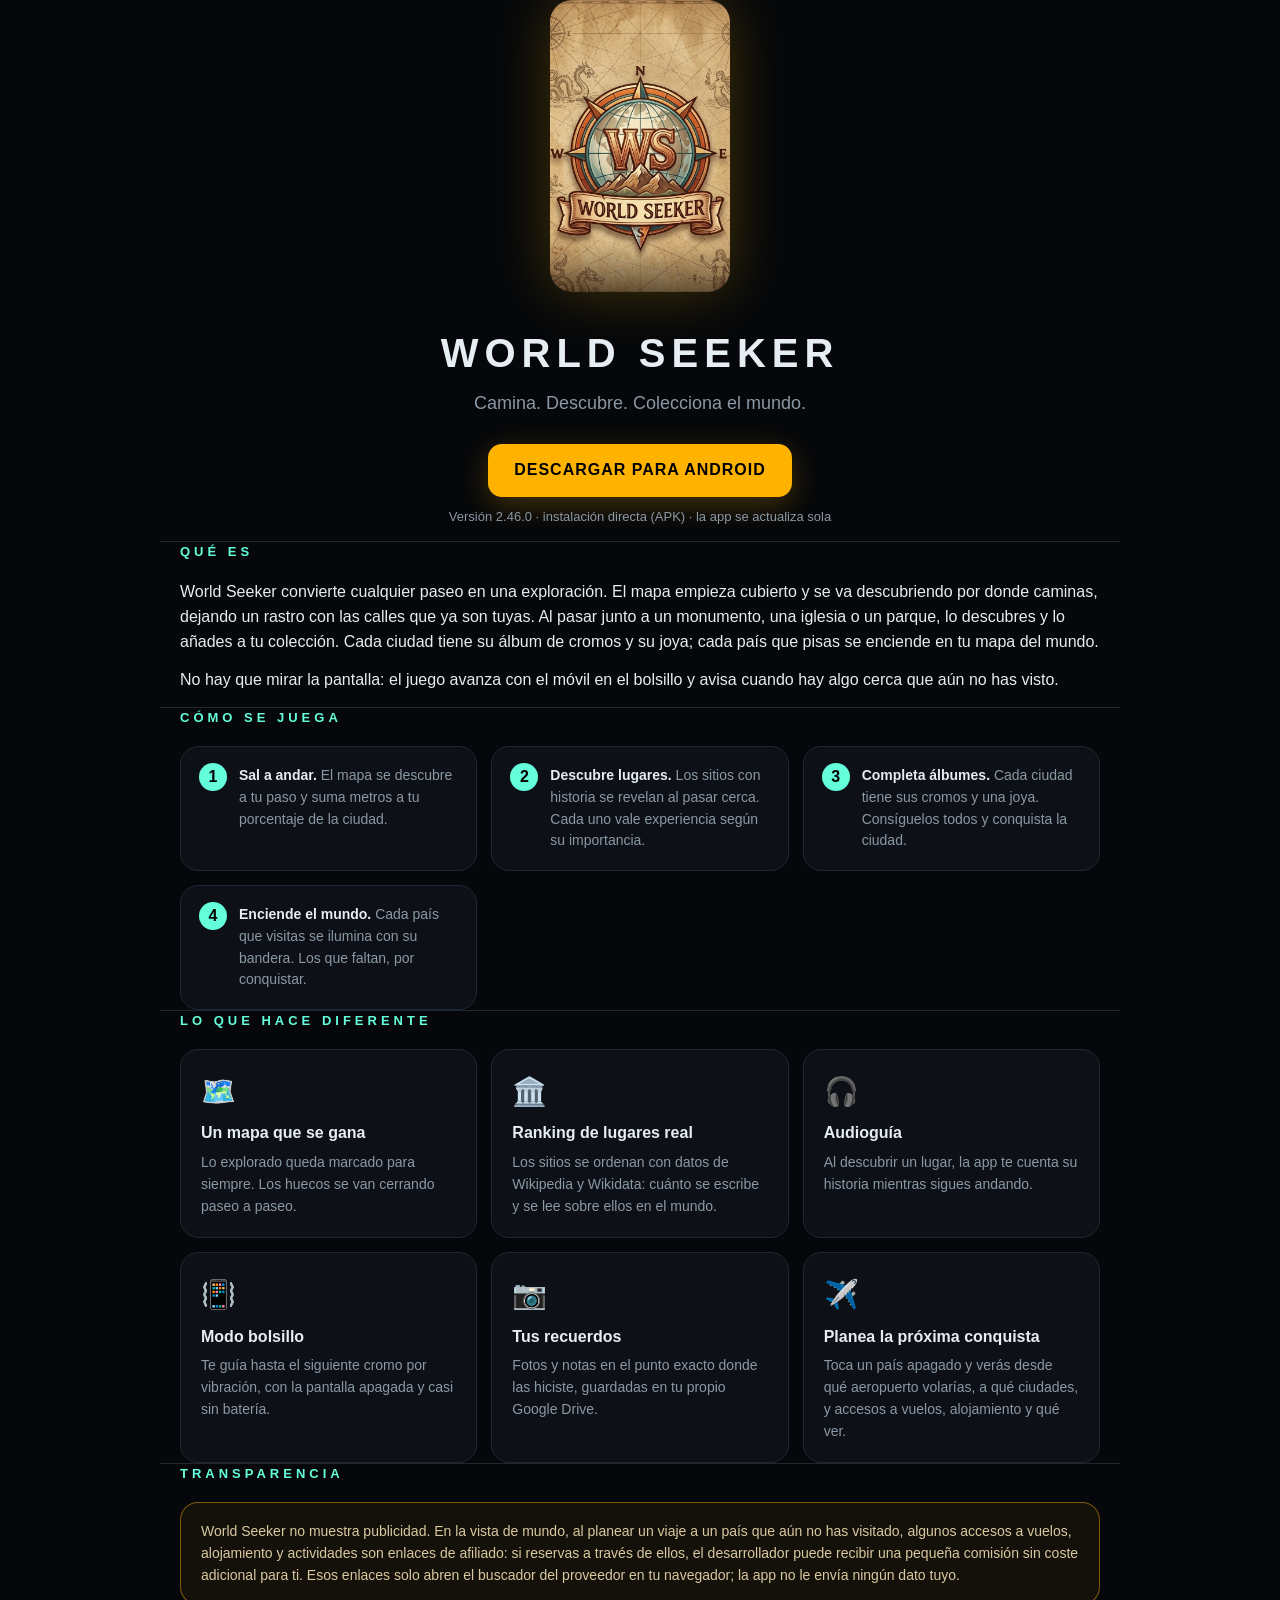
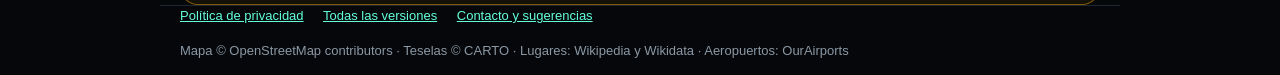
==== index.html @ d7270ed1 "Página de presentación" ====
<!doctype html>
<html lang="es">
<head>
<meta charset="utf-8">
<meta name="viewport" content="width=device-width, initial-scale=1">
<title>World Seeker — el juego de explorar ciudades a pie</title>
<meta name="description" content="World Seeker es un juego para Android: caminas por la ciudad, el mapa se va descubriendo a tu paso, encuentras monumentos y completas el álbum de cada ciudad y país.">
<meta property="og:title" content="World Seeker">
<meta property="og:description" content="Camina, descubre lugares, completa el álbum de cada ciudad. Un juego de exploración urbana para Android.">
<meta property="og:image" content="logo.jpg">
<link rel="icon" href="logo.jpg">
<style>
  :root{
    --fondo:#05070A; --panel:#0D1117; --borde:#1E2732; --texto:#E6EDF3;
    --suave:#8B98A5; --turquesa:#64FFDA; --ambar:#FFB300; --oro:#FFD700;
  }
  *{box-sizing:border-box}
  html,body{margin:0;background:var(--fondo);color:var(--texto);
    font-family:-apple-system,BlinkMacSystemFont,"Segoe UI",Roboto,Helvetica,Arial,sans-serif;line-height:1.55}
  a{color:var(--turquesa)}
  .contenedor{max-width:960px;margin:0 auto;padding:0 20px}
  header{padding:56px 0 32px;text-align:center}
  .logo{width:180px;height:auto;border-radius:22px;box-shadow:0 0 60px rgba(255,179,0,.25)}
  h1{margin:22px 0 6px;font-size:40px;letter-spacing:6px;font-weight:800}
  .lema{color:var(--suave);font-size:18px;margin:0 0 26px}
  .boton{display:inline-block;background:var(--ambar);color:#000;font-weight:800;letter-spacing:1px;
    padding:14px 26px;border-radius:14px;text-decoration:none;box-shadow:0 8px 30px rgba(255,179,0,.25)}
  .boton:hover{filter:brightness(1.08)}
  .nota{color:var(--suave);font-size:13px;margin-top:10px}
  section{padding:38px 0;border-top:1px solid var(--borde)}
  h2{font-size:13px;letter-spacing:4px;color:var(--turquesa);margin:0 0 18px;font-weight:800}
  p{margin:0 0 14px}
  .tarjetas{display:grid;grid-template-columns:repeat(auto-fit,minmax(240px,1fr));gap:14px}
  .tarjeta{background:var(--panel);border:1px solid var(--borde);border-radius:18px;padding:20px}
  .tarjeta .icono{font-size:28px;margin-bottom:8px}
  .tarjeta h3{margin:0 0 6px;font-size:16px}
  .tarjeta p{color:var(--suave);font-size:14px;margin:0}
  .pasos{counter-reset:paso;display:grid;grid-template-columns:repeat(auto-fit,minmax(220px,1fr));gap:14px}
  .paso{position:relative;padding:18px 18px 18px 58px;background:var(--panel);border:1px solid var(--borde);border-radius:18px}
  .paso::before{counter-increment:paso;content:counter(paso);position:absolute;left:18px;top:16px;
    width:28px;height:28px;border-radius:50%;background:var(--turquesa);color:#000;font-weight:800;
    display:flex;align-items:center;justify-content:center}
  .paso p{margin:0;color:var(--suave);font-size:14px}
  .paso strong{color:var(--texto)}
  .aviso{background:#14110A;border:1px solid rgba(255,179,0,.45);border-radius:18px;padding:18px 20px;color:#D9C9A0;font-size:14px}
  footer{padding:32px 0 48px;color:var(--suave);font-size:13px;border-top:1px solid var(--borde)}
  footer a{margin-right:16px}
  @media (max-width:520px){h1{font-size:30px;letter-spacing:4px}.logo{width:140px}}
</style>
</head>
<body>

<header class="contenedor">
  <img class="logo" src="logo.jpg" alt="World Seeker">
  <h1>WORLD SEEKER</h1>
  <p class="lema">Camina. Descubre. Colecciona el mundo.</p>
  <a class="boton" id="descarga" href="https://github.com/Alexbaldallo/world_seeker_releases/releases/latest">DESCARGAR PARA ANDROID</a>
  <p class="nota" id="version">Instalación directa (APK). La app se actualiza sola.</p>
</header>

<section class="contenedor">
  <h2>QUÉ ES</h2>
  <p>World Seeker convierte cualquier paseo en una exploración. El mapa empieza cubierto y se va
  descubriendo por donde caminas, dejando un rastro con las calles que ya son tuyas. Al pasar junto a
  un monumento, una iglesia o un parque, lo descubres y lo añades a tu colección. Cada ciudad tiene su
  álbum de cromos y su joya; cada país que pisas se enciende en tu mapa del mundo.</p>
  <p>No hay que mirar la pantalla: el juego avanza con el móvil en el bolsillo y avisa cuando hay
  algo cerca que aún no has visto.</p>
</section>

<section class="contenedor">
  <h2>CÓMO SE JUEGA</h2>
  <div class="pasos">
    <div class="paso"><p><strong>Sal a andar.</strong> El mapa se descubre a tu paso y suma metros a tu porcentaje de la ciudad.</p></div>
    <div class="paso"><p><strong>Descubre lugares.</strong> Los sitios con historia se revelan al pasar cerca. Cada uno vale experiencia según su importancia.</p></div>
    <div class="paso"><p><strong>Completa álbumes.</strong> Cada ciudad tiene sus cromos y una joya. Consíguelos todos y conquista la ciudad.</p></div>
    <div class="paso"><p><strong>Enciende el mundo.</strong> Cada país que visitas se ilumina con su bandera. Los que faltan, por conquistar.</p></div>
  </div>
</section>

<section class="contenedor">
  <h2>LO QUE HACE DIFERENTE</h2>
  <div class="tarjetas">
    <div class="tarjeta"><div class="icono">🗺️</div><h3>Un mapa que se gana</h3><p>Lo explorado queda marcado para siempre. Los huecos se van cerrando paseo a paseo.</p></div>
    <div class="tarjeta"><div class="icono">🏛️</div><h3>Ranking de lugares real</h3><p>Los sitios se ordenan con datos de Wikipedia y Wikidata: cuánto se escribe y se lee sobre ellos en el mundo.</p></div>
    <div class="tarjeta"><div class="icono">🎧</div><h3>Audioguía</h3><p>Al descubrir un lugar, la app te cuenta su historia mientras sigues andando.</p></div>
    <div class="tarjeta"><div class="icono">📳</div><h3>Modo bolsillo</h3><p>Te guía hasta el siguiente cromo por vibración, con la pantalla apagada y casi sin batería.</p></div>
    <div class="tarjeta"><div class="icono">📷</div><h3>Tus recuerdos</h3><p>Fotos y notas en el punto exacto donde las hiciste, guardadas en tu propio Google Drive.</p></div>
    <div class="tarjeta"><div class="icono">✈️</div><h3>Planea la próxima conquista</h3><p>Toca un país apagado y verás desde qué aeropuerto volarías, a qué ciudades, y accesos a vuelos, alojamiento y qué ver.</p></div>
  </div>
</section>

<section class="contenedor">
  <h2>TRANSPARENCIA</h2>
  <div class="aviso">
    World Seeker no muestra publicidad. En la vista de mundo, al planear un viaje a un país que aún
    no has visitado, algunos accesos a vuelos, alojamiento y actividades son enlaces de afiliado: si
    reservas a través de ellos, el desarrollador puede recibir una pequeña comisión sin coste
    adicional para ti. Esos enlaces solo abren el buscador del proveedor en tu navegador; la app no
    le envía ningún dato tuyo.
  </div>
</section>

<footer class="contenedor">
  <a href="privacidad.html">Política de privacidad</a>
  <a href="https://github.com/Alexbaldallo/world_seeker_releases/releases">Todas las versiones</a>
  <a href="https://github.com/Alexbaldallo/world_seeker_releases/issues">Contacto y sugerencias</a>
  <p style="margin-top:14px">Mapa © OpenStreetMap contributors · Teselas © CARTO · Lugares: Wikipedia y Wikidata · Aeropuertos: OurAirports</p>
</footer>

<script>
  // La versión y el enlace de descarga salen del mismo version.json que
  // consulta la app para actualizarse.
  fetch('version.json', {cache: 'no-store'}).then(r => r.json()).then(v => {
    if (v && v.apkUrl) document.getElementById('descarga').href = v.apkUrl;
    if (v && v.versionName) {
      document.getElementById('version').textContent =
        'Versión ' + v.versionName + ' · instalación directa (APK) · la app se actualiza sola';
    }
  }).catch(() => {});
</script>
</body>
</html>
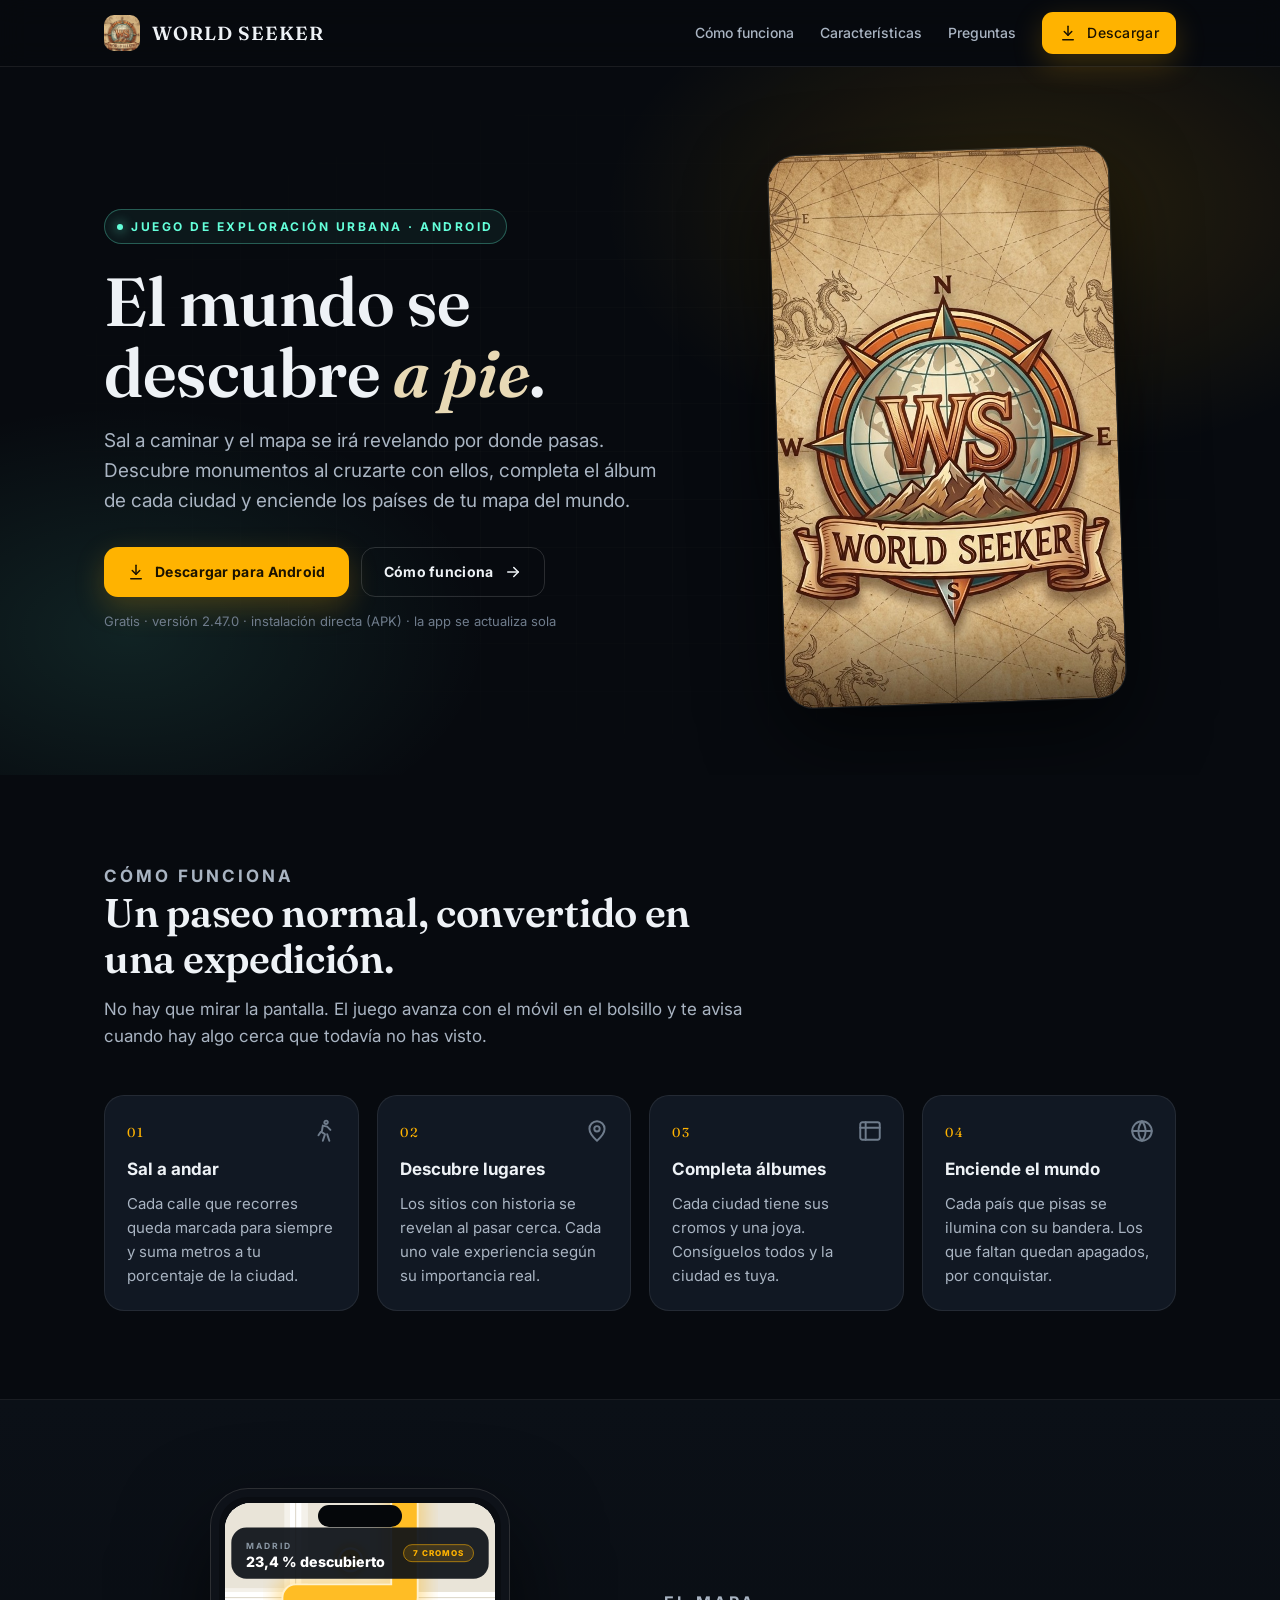
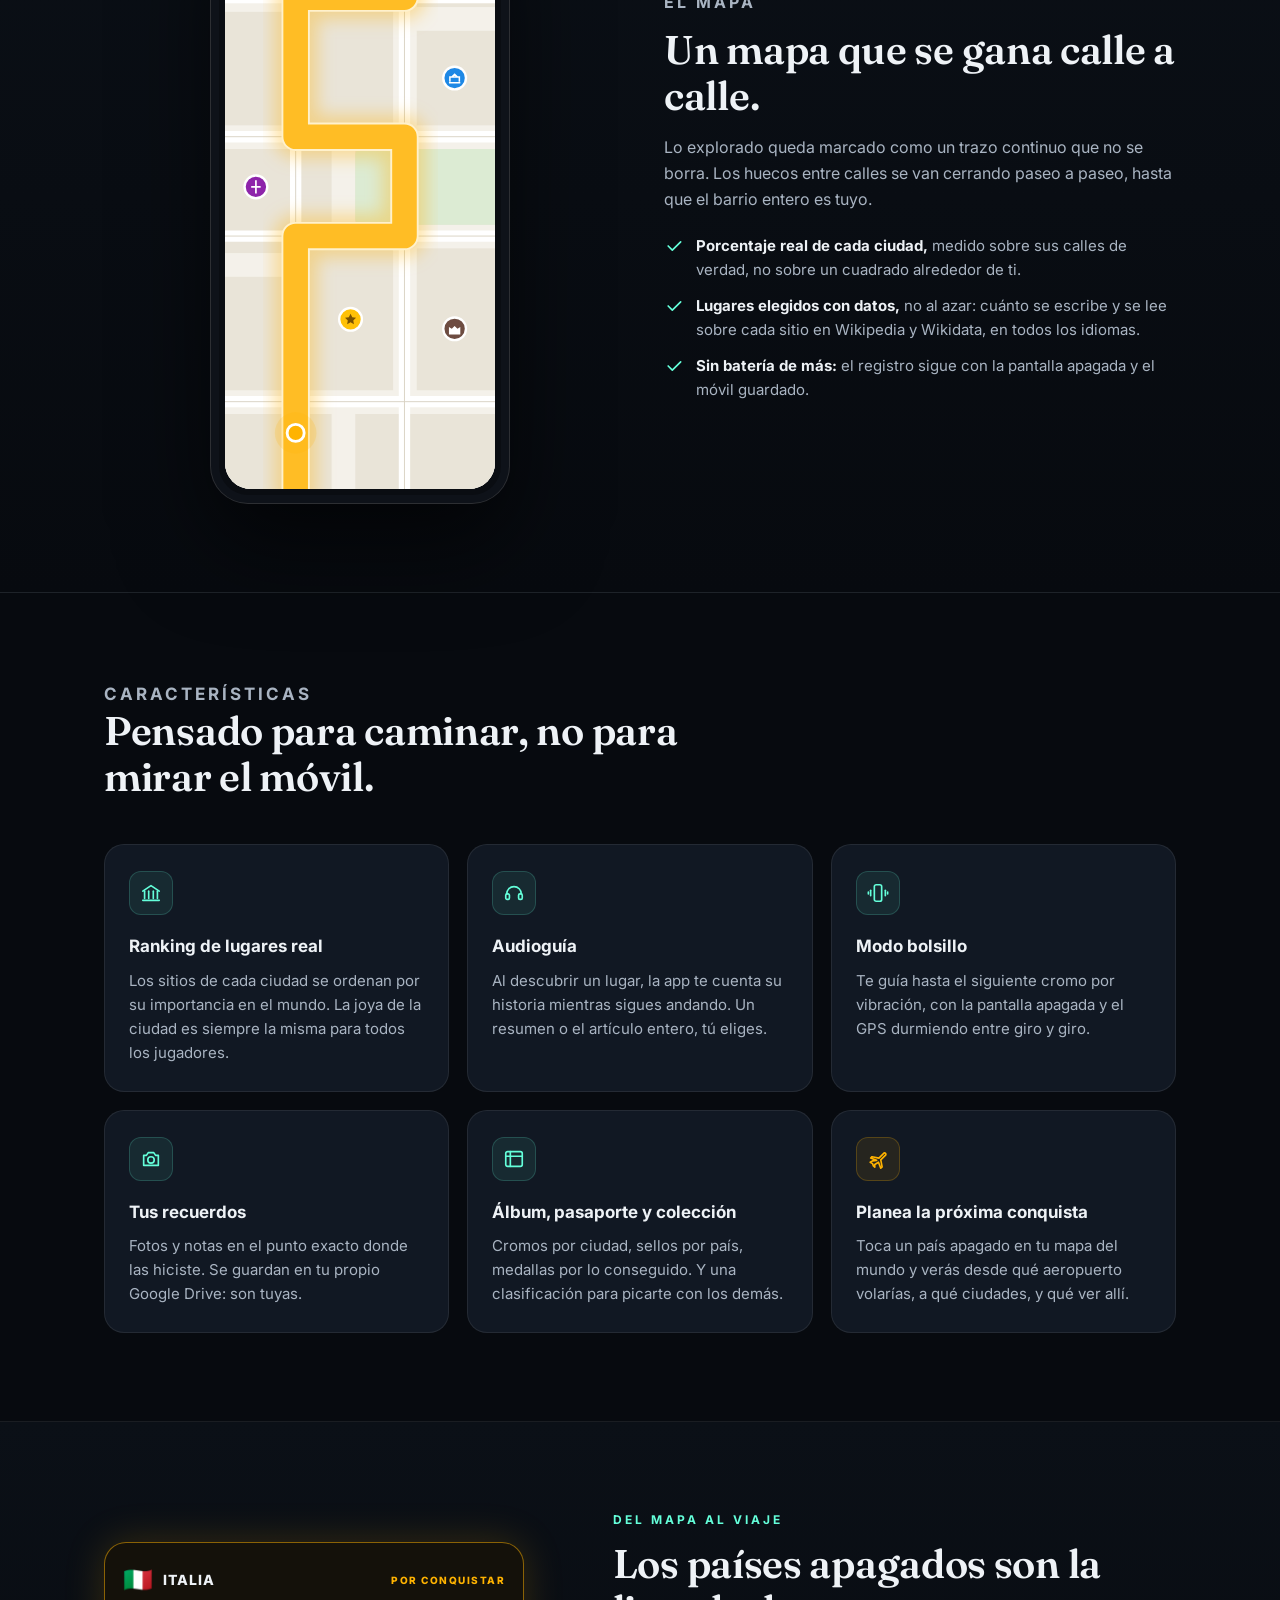
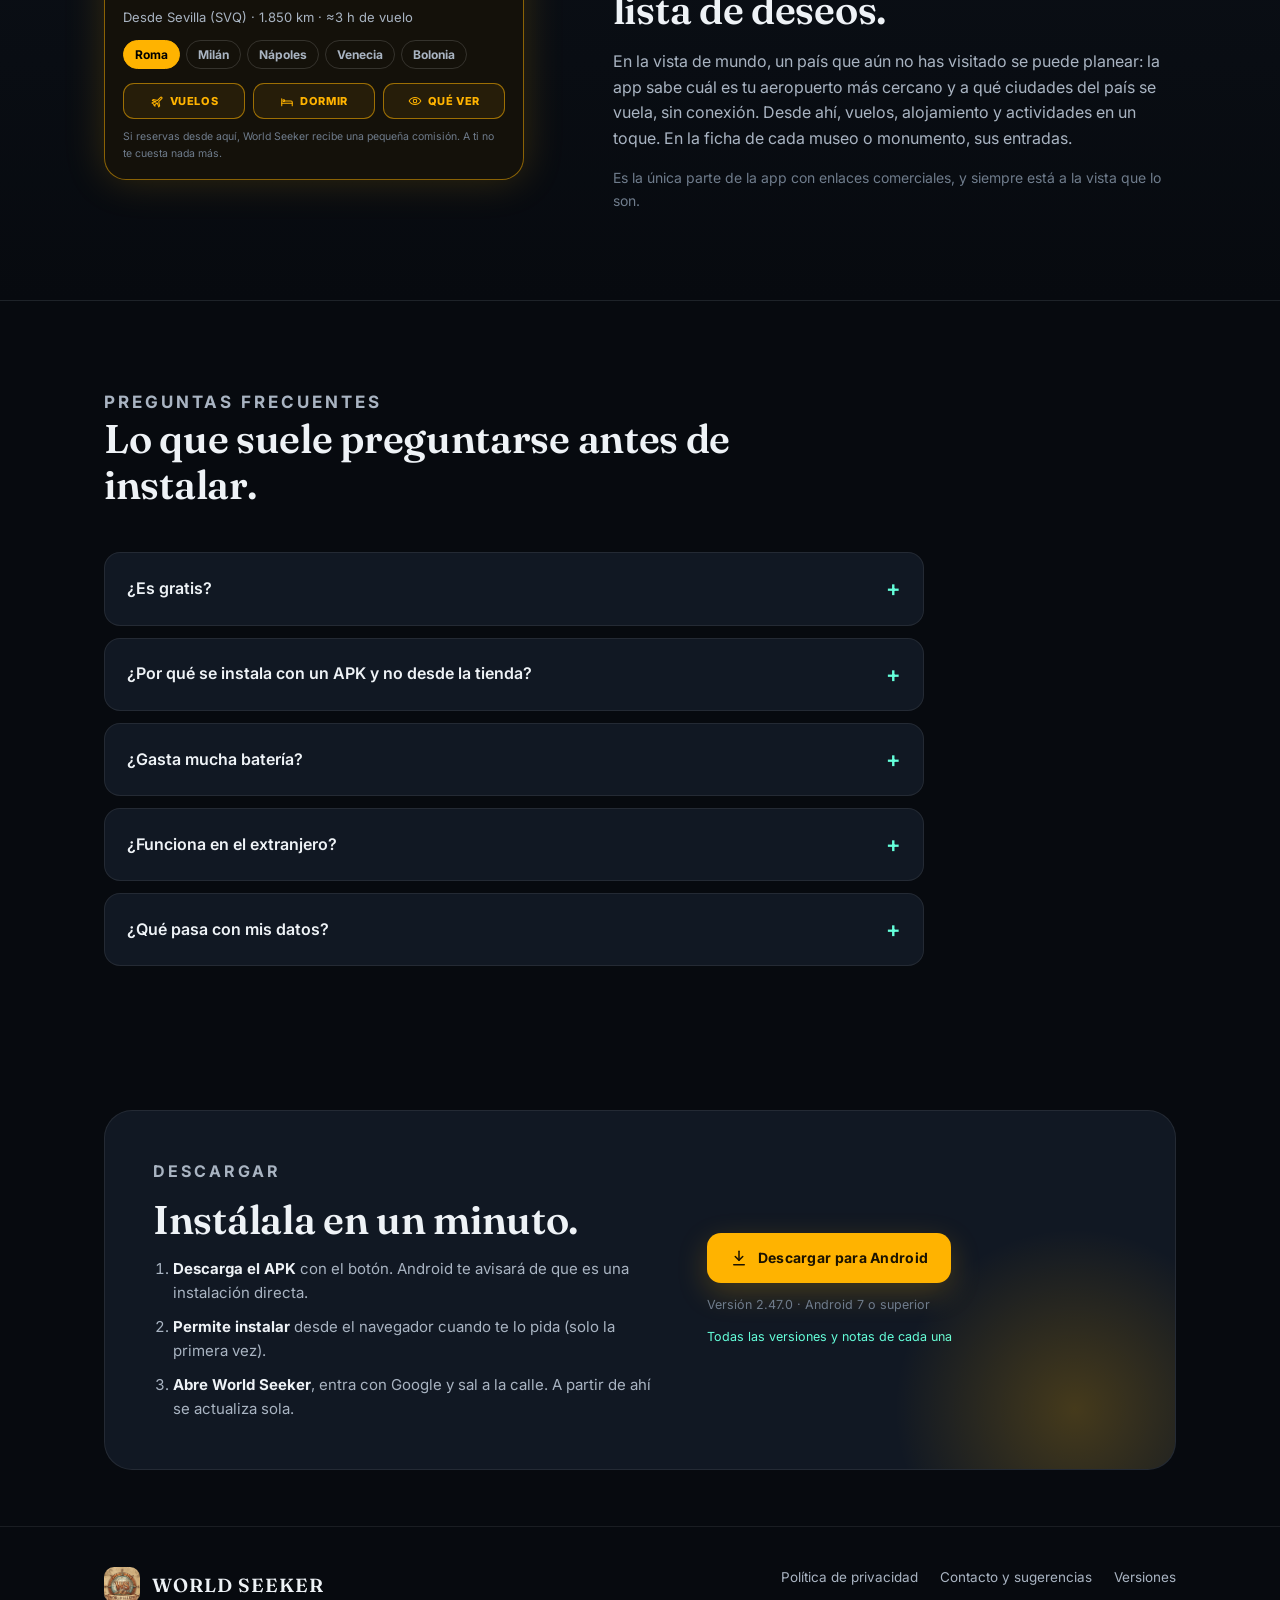
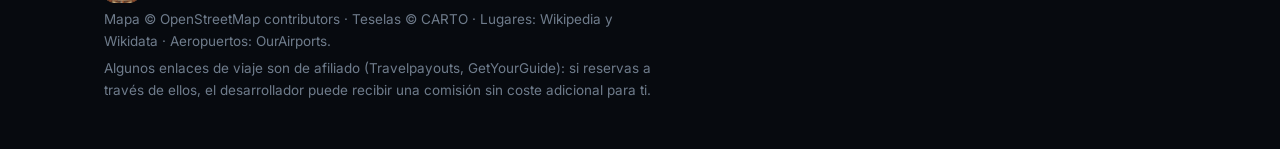
==== commit c0a38f73: "Página de presentación" ====
--- a/index.html
+++ b/index.html
@@ -3,121 +3,305 @@
 <head>
 <meta charset="utf-8">
 <meta name="viewport" content="width=device-width, initial-scale=1">
-<title>World Seeker — el juego de explorar ciudades a pie</title>
-<meta name="description" content="World Seeker es un juego para Android: caminas por la ciudad, el mapa se va descubriendo a tu paso, encuentras monumentos y completas el álbum de cada ciudad y país.">
-<meta property="og:title" content="World Seeker">
+<title>World Seeker — El mundo se descubre a pie</title>
+<meta name="description" content="World Seeker es un juego de exploración urbana para Android: el mapa se descubre por donde caminas, encuentras monumentos al pasar y completas el álbum de cada ciudad y país.">
+<meta property="og:type" content="website">
+<meta property="og:title" content="World Seeker — El mundo se descubre a pie">
 <meta property="og:description" content="Camina, descubre lugares, completa el álbum de cada ciudad. Un juego de exploración urbana para Android.">
-<meta property="og:image" content="logo.jpg">
+<meta property="og:image" content="https://worldseeker.app/logo.jpg">
+<meta property="og:url" content="https://worldseeker.app/">
+<meta name="twitter:card" content="summary_large_image">
+<meta name="theme-color" content="#070A0F">
+<link rel="canonical" href="https://worldseeker.app/">
 <link rel="icon" href="logo.jpg">
-<style>
-  :root{
-    --fondo:#05070A; --panel:#0D1117; --borde:#1E2732; --texto:#E6EDF3;
-    --suave:#8B98A5; --turquesa:#64FFDA; --ambar:#FFB300; --oro:#FFD700;
-  }
-  *{box-sizing:border-box}
-  html,body{margin:0;background:var(--fondo);color:var(--texto);
-    font-family:-apple-system,BlinkMacSystemFont,"Segoe UI",Roboto,Helvetica,Arial,sans-serif;line-height:1.55}
-  a{color:var(--turquesa)}
-  .contenedor{max-width:960px;margin:0 auto;padding:0 20px}
-  header{padding:56px 0 32px;text-align:center}
-  .logo{width:180px;height:auto;border-radius:22px;box-shadow:0 0 60px rgba(255,179,0,.25)}
-  h1{margin:22px 0 6px;font-size:40px;letter-spacing:6px;font-weight:800}
-  .lema{color:var(--suave);font-size:18px;margin:0 0 26px}
-  .boton{display:inline-block;background:var(--ambar);color:#000;font-weight:800;letter-spacing:1px;
-    padding:14px 26px;border-radius:14px;text-decoration:none;box-shadow:0 8px 30px rgba(255,179,0,.25)}
-  .boton:hover{filter:brightness(1.08)}
-  .nota{color:var(--suave);font-size:13px;margin-top:10px}
-  section{padding:38px 0;border-top:1px solid var(--borde)}
-  h2{font-size:13px;letter-spacing:4px;color:var(--turquesa);margin:0 0 18px;font-weight:800}
-  p{margin:0 0 14px}
-  .tarjetas{display:grid;grid-template-columns:repeat(auto-fit,minmax(240px,1fr));gap:14px}
-  .tarjeta{background:var(--panel);border:1px solid var(--borde);border-radius:18px;padding:20px}
-  .tarjeta .icono{font-size:28px;margin-bottom:8px}
-  .tarjeta h3{margin:0 0 6px;font-size:16px}
-  .tarjeta p{color:var(--suave);font-size:14px;margin:0}
-  .pasos{counter-reset:paso;display:grid;grid-template-columns:repeat(auto-fit,minmax(220px,1fr));gap:14px}
-  .paso{position:relative;padding:18px 18px 18px 58px;background:var(--panel);border:1px solid var(--borde);border-radius:18px}
-  .paso::before{counter-increment:paso;content:counter(paso);position:absolute;left:18px;top:16px;
-    width:28px;height:28px;border-radius:50%;background:var(--turquesa);color:#000;font-weight:800;
-    display:flex;align-items:center;justify-content:center}
-  .paso p{margin:0;color:var(--suave);font-size:14px}
-  .paso strong{color:var(--texto)}
-  .aviso{background:#14110A;border:1px solid rgba(255,179,0,.45);border-radius:18px;padding:18px 20px;color:#D9C9A0;font-size:14px}
-  footer{padding:32px 0 48px;color:var(--suave);font-size:13px;border-top:1px solid var(--borde)}
-  footer a{margin-right:16px}
-  @media (max-width:520px){h1{font-size:30px;letter-spacing:4px}.logo{width:140px}}
-</style>
+<link rel="apple-touch-icon" href="logo.jpg">
+<link rel="preconnect" href="https://fonts.googleapis.com">
+<link rel="preconnect" href="https://fonts.gstatic.com" crossorigin>
+<link href="https://fonts.googleapis.com/css2?family=Fraunces:ital,opsz,wght@0,9..144,500;0,9..144,600;1,9..144,500&family=Inter:wght@400;500;600;700;800&display=swap" rel="stylesheet">
+<link rel="stylesheet" href="estilo.css">
+<script type="application/ld+json">
+{
+  "@context": "https://schema.org",
+  "@type": "SoftwareApplication",
+  "name": "World Seeker",
+  "operatingSystem": "Android",
+  "applicationCategory": "GameApplication",
+  "description": "Juego de exploración urbana: el mapa se descubre por donde caminas, encuentras monumentos al pasar y completas el álbum de cada ciudad y país.",
+  "url": "https://worldseeker.app/",
+  "image": "https://worldseeker.app/logo.jpg",
+  "offers": {"@type": "Offer", "price": "0", "priceCurrency": "EUR"}
+}
+</script>
+<!-- Travelpayouts Drive: convierte en enlaces de afiliado los enlaces de
+     viaje que haya en la página, y sirve para verificar el sitio. -->
+<script nowprocket data-noptimize="1" data-cfasync="false" data-wpfc-render="false" seraph-accel-crit="1" data-no-defer="1" data-cmp-ab="2">
+  (function () {
+      var script = document.createElement("script");
+      script.async = 1;
+      script.setAttribute("data-cmp-ab","2");
+      script.src = 'https://emrldtp.com/NTc4OTQ3.js?t=578947';
+      document.head.appendChild(script);
+  })();
+</script>
 </head>
 <body>
 
-<header class="contenedor">
-  <img class="logo" src="logo.jpg" alt="World Seeker">
-  <h1>WORLD SEEKER</h1>
-  <p class="lema">Camina. Descubre. Colecciona el mundo.</p>
-  <a class="boton" id="descarga" href="https://github.com/Alexbaldallo/world_seeker_releases/releases/latest">DESCARGAR PARA ANDROID</a>
-  <p class="nota" id="version">Instalación directa (APK). La app se actualiza sola.</p>
+<!-- Iconos vectoriales reutilizables -->
+<svg width="0" height="0" style="position:absolute" aria-hidden="true">
+  <defs>
+    <symbol id="i-descarga" viewBox="0 0 24 24" fill="none" stroke="currentColor" stroke-width="2" stroke-linecap="round" stroke-linejoin="round"><path d="M12 3v12"/><path d="m7 10 5 5 5-5"/><path d="M5 21h14"/></symbol>
+    <symbol id="i-flecha" viewBox="0 0 24 24" fill="none" stroke="currentColor" stroke-width="2" stroke-linecap="round" stroke-linejoin="round"><path d="M5 12h14"/><path d="m13 6 6 6-6 6"/></symbol>
+    <symbol id="i-andar" viewBox="0 0 24 24" fill="none" stroke="currentColor" stroke-width="1.8" stroke-linecap="round" stroke-linejoin="round"><circle cx="13" cy="4" r="1.6"/><path d="M10 21l2-6-3-2 1-6 4 1 3 3"/><path d="m8 13-2 3"/><path d="m14 15 2 6"/></symbol>
+    <symbol id="i-lugar" viewBox="0 0 24 24" fill="none" stroke="currentColor" stroke-width="1.8" stroke-linecap="round" stroke-linejoin="round"><path d="M12 21s-7-6.2-7-11a7 7 0 0 1 14 0c0 4.8-7 11-7 11Z"/><circle cx="12" cy="10" r="2.5"/></symbol>
+    <symbol id="i-album" viewBox="0 0 24 24" fill="none" stroke="currentColor" stroke-width="1.8" stroke-linecap="round" stroke-linejoin="round"><rect x="3" y="4" width="18" height="16" rx="2"/><path d="M3 9h18"/><path d="M8 4v16"/></symbol>
+    <symbol id="i-mundo" viewBox="0 0 24 24" fill="none" stroke="currentColor" stroke-width="1.8" stroke-linecap="round" stroke-linejoin="round"><circle cx="12" cy="12" r="9"/><path d="M3 12h18"/><path d="M12 3a14 14 0 0 1 0 18a14 14 0 0 1 0-18Z"/></symbol>
+    <symbol id="i-mapa" viewBox="0 0 24 24" fill="none" stroke="currentColor" stroke-width="1.8" stroke-linecap="round" stroke-linejoin="round"><path d="m3 6 6-2 6 2 6-2v14l-6 2-6-2-6 2Z"/><path d="M9 4v14"/><path d="M15 6v14"/></symbol>
+    <symbol id="i-museo" viewBox="0 0 24 24" fill="none" stroke="currentColor" stroke-width="1.8" stroke-linecap="round" stroke-linejoin="round"><path d="M3 10 12 4l9 6"/><path d="M5 10v8"/><path d="M9.5 10v8"/><path d="M14.5 10v8"/><path d="M19 10v8"/><path d="M3 20h18"/></symbol>
+    <symbol id="i-audio" viewBox="0 0 24 24" fill="none" stroke="currentColor" stroke-width="1.8" stroke-linecap="round" stroke-linejoin="round"><path d="M4 13a8 8 0 0 1 16 0"/><rect x="3" y="13" width="4" height="6" rx="1.5"/><rect x="17" y="13" width="4" height="6" rx="1.5"/></symbol>
+    <symbol id="i-vibra" viewBox="0 0 24 24" fill="none" stroke="currentColor" stroke-width="1.8" stroke-linecap="round" stroke-linejoin="round"><rect x="8" y="3" width="8" height="18" rx="2"/><path d="M4 9v6"/><path d="M20 9v6"/><path d="M1.5 11v2"/><path d="M22.5 11v2"/></symbol>
+    <symbol id="i-camara" viewBox="0 0 24 24" fill="none" stroke="currentColor" stroke-width="1.8" stroke-linecap="round" stroke-linejoin="round"><path d="M4 8h3l2-3h6l2 3h3v11H4Z"/><circle cx="12" cy="13" r="3.5"/></symbol>
+    <symbol id="i-avion" viewBox="0 0 24 24" fill="none" stroke="currentColor" stroke-width="1.8" stroke-linecap="round" stroke-linejoin="round"><path d="M10.5 13.5 4 11l1.5-1.5L13 11l5.5-5.5a1.5 1.5 0 0 1 2 2L15 13l1.5 7.5L15 22l-2.5-6.5-4 2.5V21l-1.5-1.5L6 17l-2.5-1.5L6 14Z"/></symbol>
+    <symbol id="i-hotel" viewBox="0 0 24 24" fill="none" stroke="currentColor" stroke-width="1.8" stroke-linecap="round" stroke-linejoin="round"><path d="M3 20V8"/><path d="M3 16h18v4"/><path d="M8 12h11a2 2 0 0 1 2 2v2"/><circle cx="6.5" cy="11.5" r="1.5"/></symbol>
+    <symbol id="i-ver" viewBox="0 0 24 24" fill="none" stroke="currentColor" stroke-width="1.8" stroke-linecap="round" stroke-linejoin="round"><path d="M2 12s3.5-6 10-6 10 6 10 6-3.5 6-10 6S2 12 2 12Z"/><circle cx="12" cy="12" r="3"/></symbol>
+    <symbol id="i-check" viewBox="0 0 24 24" fill="none" stroke="currentColor" stroke-width="2" stroke-linecap="round" stroke-linejoin="round"><path d="m5 12 5 5L20 7"/></symbol>
+    <symbol id="i-ticket" viewBox="0 0 24 24" fill="none" stroke="currentColor" stroke-width="1.8" stroke-linecap="round" stroke-linejoin="round"><path d="M3 9V6h18v3a2 2 0 0 0 0 4v3H3v-3a2 2 0 0 0 0-4Z"/><path d="M13 6v12"/></symbol>
+  </defs>
+</svg>
+
+<header class="nav">
+  <div class="contenedor">
+    <a class="marca" href="#"><img src="logo.jpg" alt=""><span>WORLD SEEKER</span></a>
+    <nav class="nav-enlaces" aria-label="Secciones">
+      <a href="#como-funciona">Cómo funciona</a>
+      <a href="#caracteristicas">Características</a>
+      <a href="#preguntas">Preguntas</a>
+      <a class="boton boton-primario boton-pequeno enlace-descarga" href="https://github.com/Alexbaldallo/world_seeker_releases/releases/latest"><svg><use href="#i-descarga"/></svg>Descargar</a>
+    </nav>
+  </div>
 </header>
 
-<section class="contenedor">
-  <h2>QUÉ ES</h2>
-  <p>World Seeker convierte cualquier paseo en una exploración. El mapa empieza cubierto y se va
-  descubriendo por donde caminas, dejando un rastro con las calles que ya son tuyas. Al pasar junto a
-  un monumento, una iglesia o un parque, lo descubres y lo añades a tu colección. Cada ciudad tiene su
-  álbum de cromos y su joya; cada país que pisas se enciende en tu mapa del mundo.</p>
-  <p>No hay que mirar la pantalla: el juego avanza con el móvil en el bolsillo y avisa cuando hay
-  algo cerca que aún no has visto.</p>
-</section>
-
-<section class="contenedor">
-  <h2>CÓMO SE JUEGA</h2>
-  <div class="pasos">
-    <div class="paso"><p><strong>Sal a andar.</strong> El mapa se descubre a tu paso y suma metros a tu porcentaje de la ciudad.</p></div>
-    <div class="paso"><p><strong>Descubre lugares.</strong> Los sitios con historia se revelan al pasar cerca. Cada uno vale experiencia según su importancia.</p></div>
-    <div class="paso"><p><strong>Completa álbumes.</strong> Cada ciudad tiene sus cromos y una joya. Consíguelos todos y conquista la ciudad.</p></div>
-    <div class="paso"><p><strong>Enciende el mundo.</strong> Cada país que visitas se ilumina con su bandera. Los que faltan, por conquistar.</p></div>
-  </div>
-</section>
-
-<section class="contenedor">
-  <h2>LO QUE HACE DIFERENTE</h2>
-  <div class="tarjetas">
-    <div class="tarjeta"><div class="icono">🗺️</div><h3>Un mapa que se gana</h3><p>Lo explorado queda marcado para siempre. Los huecos se van cerrando paseo a paseo.</p></div>
-    <div class="tarjeta"><div class="icono">🏛️</div><h3>Ranking de lugares real</h3><p>Los sitios se ordenan con datos de Wikipedia y Wikidata: cuánto se escribe y se lee sobre ellos en el mundo.</p></div>
-    <div class="tarjeta"><div class="icono">🎧</div><h3>Audioguía</h3><p>Al descubrir un lugar, la app te cuenta su historia mientras sigues andando.</p></div>
-    <div class="tarjeta"><div class="icono">📳</div><h3>Modo bolsillo</h3><p>Te guía hasta el siguiente cromo por vibración, con la pantalla apagada y casi sin batería.</p></div>
-    <div class="tarjeta"><div class="icono">📷</div><h3>Tus recuerdos</h3><p>Fotos y notas en el punto exacto donde las hiciste, guardadas en tu propio Google Drive.</p></div>
-    <div class="tarjeta"><div class="icono">✈️</div><h3>Planea la próxima conquista</h3><p>Toca un país apagado y verás desde qué aeropuerto volarías, a qué ciudades, y accesos a vuelos, alojamiento y qué ver.</p></div>
-  </div>
-</section>
-
-<section class="contenedor">
-  <h2>TRANSPARENCIA</h2>
-  <div class="aviso">
-    World Seeker no muestra publicidad. En la vista de mundo, al planear un viaje a un país que aún
-    no has visitado, algunos accesos a vuelos, alojamiento y actividades son enlaces de afiliado: si
-    reservas a través de ellos, el desarrollador puede recibir una pequeña comisión sin coste
-    adicional para ti. Esos enlaces solo abren el buscador del proveedor en tu navegador; la app no
-    le envía ningún dato tuyo.
-  </div>
-</section>
-
-<footer class="contenedor">
-  <a href="privacidad.html">Política de privacidad</a>
-  <a href="https://github.com/Alexbaldallo/world_seeker_releases/releases">Todas las versiones</a>
-  <a href="https://github.com/Alexbaldallo/world_seeker_releases/issues">Contacto y sugerencias</a>
-  <p style="margin-top:14px">Mapa © OpenStreetMap contributors · Teselas © CARTO · Lugares: Wikipedia y Wikidata · Aeropuertos: OurAirports</p>
+<main>
+
+<section class="portada">
+  <div class="rejilla" aria-hidden="true"></div>
+  <div class="contenedor">
+    <div>
+      <span class="antetitulo"><i></i>Juego de exploración urbana · Android</span>
+      <h1>El mundo se descubre <em>a pie</em>.</h1>
+      <p class="entradilla">Sal a caminar y el mapa se irá revelando por donde pasas. Descubre monumentos al cruzarte con ellos, completa el álbum de cada ciudad y enciende los países de tu mapa del mundo.</p>
+      <div class="acciones">
+        <a class="boton boton-primario enlace-descarga" href="https://github.com/Alexbaldallo/world_seeker_releases/releases/latest"><svg><use href="#i-descarga"/></svg>Descargar para Android</a>
+        <a class="boton boton-secundario" href="#como-funciona">Cómo funciona<svg><use href="#i-flecha"/></svg></a>
+      </div>
+      <p class="nota-version" id="version">Gratis · instalación directa (APK) · la app se actualiza sola</p>
+    </div>
+    <div class="emblema">
+      <img src="logo.jpg" alt="Emblema de World Seeker: una rosa de los vientos sobre un mapa antiguo">
+    </div>
+  </div>
+</section>
+
+<section id="como-funciona">
+  <div class="contenedor">
+    <div class="cabecera-seccion aparece">
+      <p class="etiqueta">Cómo funciona</p>
+      <h2>Un paseo normal, convertido en una expedición.</h2>
+      <p>No hay que mirar la pantalla. El juego avanza con el móvil en el bolsillo y te avisa cuando hay algo cerca que todavía no has visto.</p>
+    </div>
+    <div class="pasos">
+      <article class="paso aparece"><svg><use href="#i-andar"/></svg><h3>Sal a andar</h3><p>Cada calle que recorres queda marcada para siempre y suma metros a tu porcentaje de la ciudad.</p></article>
+      <article class="paso aparece"><svg><use href="#i-lugar"/></svg><h3>Descubre lugares</h3><p>Los sitios con historia se revelan al pasar cerca. Cada uno vale experiencia según su importancia real.</p></article>
+      <article class="paso aparece"><svg><use href="#i-album"/></svg><h3>Completa álbumes</h3><p>Cada ciudad tiene sus cromos y una joya. Consíguelos todos y la ciudad es tuya.</p></article>
+      <article class="paso aparece"><svg><use href="#i-mundo"/></svg><h3>Enciende el mundo</h3><p>Cada país que pisas se ilumina con su bandera. Los que faltan quedan apagados, por conquistar.</p></article>
+    </div>
+  </div>
+</section>
+
+<section class="sombreada">
+  <div class="contenedor demo">
+    <div class="movil aparece" aria-hidden="true">
+      <div class="pantalla">
+        <!-- Ilustración del mapa de la app: calles, rastro recorrido y lugares -->
+        <svg viewBox="0 0 300 620" preserveAspectRatio="xMidYMid slice">
+          <defs>
+            <filter id="suave" x="-30%" y="-30%" width="160%" height="160%"><feGaussianBlur stdDeviation="9"/></filter>
+            <filter id="halo" x="-50%" y="-50%" width="200%" height="200%"><feGaussianBlur stdDeviation="4"/></filter>
+          </defs>
+          <rect width="300" height="620" fill="#F4F1EA"/>
+          <!-- manzanas -->
+          <g fill="#E9E4D8">
+            <rect x="0" y="0" width="70" height="90"/><rect x="95" y="0" width="90" height="60"/><rect x="210" y="0" width="90" height="110"/>
+            <rect x="0" y="115" width="70" height="120"/><rect x="95" y="85" width="90" height="150"/><rect x="210" y="135" width="90" height="100"/>
+            <rect x="0" y="260" width="120" height="110"/><rect x="145" y="260" width="155" height="80"/>
+            <rect x="0" y="395" width="70" height="120"/><rect x="95" y="365" width="90" height="150"/><rect x="210" y="365" width="90" height="150"/>
+            <rect x="0" y="540" width="120" height="80"/><rect x="145" y="540" width="155" height="80"/>
+          </g>
+          <!-- parque -->
+          <rect x="145" y="260" width="155" height="80" rx="6" fill="#DCEBD3"/>
+          <!-- calles -->
+          <g stroke="#FFFFFF" stroke-width="12" fill="none" stroke-linecap="round">
+            <path d="M82 0V620"/><path d="M197 0V620"/><path d="M0 100H300"/><path d="M0 247H300"/><path d="M0 352H300"/><path d="M0 527H300"/>
+          </g>
+          <g stroke="#D9D3C4" stroke-width="1" fill="none">
+            <path d="M82 0V620"/><path d="M197 0V620"/><path d="M0 100H300"/><path d="M0 247H300"/><path d="M0 352H300"/><path d="M0 527H300"/>
+          </g>
+          <!-- rastro recorrido: halo, contorno y cuerpo -->
+          <g fill="none" stroke-linecap="round" stroke-linejoin="round">
+            <path d="M82 620V352H197V247H82V100H197V0" stroke="#FFB300" stroke-opacity=".35" stroke-width="46" filter="url(#suave)"/>
+            <path d="M82 620V352H197V247H82V100H197V0" stroke="#FFF1CC" stroke-width="30"/>
+            <path d="M82 620V352H197V247H82V100H197V0" stroke="#FFB300" stroke-opacity=".82" stroke-width="26"/>
+          </g>
+          <!-- lugares: descubiertos (oro) y por descubrir (color) -->
+          <g>
+            <circle cx="140" cy="60" r="16" fill="#FFC107" filter="url(#halo)" opacity=".7"/>
+            <circle cx="140" cy="60" r="12" fill="#FFC107" stroke="#fff" stroke-width="2.5"/>
+            <path d="M140 54l1.8 3.7 4 .6-2.9 2.8.7 4-3.6-1.9-3.6 1.9.7-4-2.9-2.8 4-.6Z" fill="#7A5200"/>
+            <circle cx="250" cy="185" r="12" fill="#1E88E5" stroke="#fff" stroke-width="2.5"/>
+            <path d="M244 190h12M245 189v-5h10v5M247 184l3-3 3 3" stroke="#fff" stroke-width="1.6" fill="none"/>
+            <circle cx="40" cy="300" r="12" fill="#8E24AA" stroke="#fff" stroke-width="2.5"/>
+            <path d="M40 293v14M35 300h10" stroke="#fff" stroke-width="1.8"/>
+            <circle cx="250" cy="450" r="12" fill="#6D4C41" stroke="#fff" stroke-width="2.5"/>
+            <path d="M244 456v-8l3 2 3-3 3 3 3-2v8Z" fill="#fff"/>
+            <circle cx="140" cy="440" r="12" fill="#FFC107" stroke="#fff" stroke-width="2.5"/>
+            <path d="M140 434l1.8 3.7 4 .6-2.9 2.8.7 4-3.6-1.9-3.6 1.9.7-4-2.9-2.8 4-.6Z" fill="#7A5200"/>
+          </g>
+          <!-- el jugador -->
+          <circle cx="82" cy="560" r="22" fill="#FFB300" opacity=".18"/>
+          <circle cx="82" cy="560" r="9" fill="#FFB300" stroke="#fff" stroke-width="3"/>
+          <!-- panel superior -->
+          <g>
+            <rect x="14" y="26" width="272" height="54" rx="16" fill="#0D1117" fill-opacity=".92"/>
+            <text x="30" y="49" font-family="Inter, Arial" font-size="9" font-weight="700" letter-spacing="2" fill="#8B98A5">MADRID</text>
+            <text x="30" y="68" font-family="Inter, Arial" font-size="15" font-weight="800" fill="#FFFFFF">23,4 % descubierto</text>
+            <rect x="196" y="44" width="74" height="18" rx="9" fill="#FFB300" fill-opacity=".14" stroke="#FFB300" stroke-opacity=".6"/>
+            <text x="233" y="56.5" font-family="Inter, Arial" font-size="8.5" font-weight="800" fill="#FFB300" text-anchor="middle" letter-spacing="1">7 CROMOS</text>
+          </g>
+        </svg>
+      </div>
+    </div>
+    <div class="texto aparece">
+      <p class="etiqueta">El mapa</p>
+      <h2>Un mapa que se gana calle a calle.</h2>
+      <p>Lo explorado queda marcado como un trazo continuo que no se borra. Los huecos entre calles se van cerrando paseo a paseo, hasta que el barrio entero es tuyo.</p>
+      <ul>
+        <li><svg><use href="#i-check"/></svg><span><strong>Porcentaje real de cada ciudad,</strong> medido sobre sus calles de verdad, no sobre un cuadrado alrededor de ti.</span></li>
+        <li><svg><use href="#i-check"/></svg><span><strong>Lugares elegidos con datos,</strong> no al azar: cuánto se escribe y se lee sobre cada sitio en Wikipedia y Wikidata, en todos los idiomas.</span></li>
+        <li><svg><use href="#i-check"/></svg><span><strong>Sin batería de más:</strong> el registro sigue con la pantalla apagada y el móvil guardado.</span></li>
+      </ul>
+    </div>
+  </div>
+</section>
+
+<section id="caracteristicas">
+  <div class="contenedor">
+    <div class="cabecera-seccion aparece">
+      <p class="etiqueta">Características</p>
+      <h2>Pensado para caminar, no para mirar el móvil.</h2>
+    </div>
+    <div class="tarjetas">
+      <article class="tarjeta aparece"><div class="icono"><svg><use href="#i-museo"/></svg></div><h3>Ranking de lugares real</h3><p>Los sitios de cada ciudad se ordenan por su importancia en el mundo. La joya de la ciudad es siempre la misma para todos los jugadores.</p></article>
+      <article class="tarjeta aparece"><div class="icono"><svg><use href="#i-audio"/></svg></div><h3>Audioguía</h3><p>Al descubrir un lugar, la app te cuenta su historia mientras sigues andando. Un resumen o el artículo entero, tú eliges.</p></article>
+      <article class="tarjeta aparece"><div class="icono"><svg><use href="#i-vibra"/></svg></div><h3>Modo bolsillo</h3><p>Te guía hasta el siguiente cromo por vibración, con la pantalla apagada y el GPS durmiendo entre giro y giro.</p></article>
+      <article class="tarjeta aparece"><div class="icono"><svg><use href="#i-camara"/></svg></div><h3>Tus recuerdos</h3><p>Fotos y notas en el punto exacto donde las hiciste. Se guardan en tu propio Google Drive: son tuyas.</p></article>
+      <article class="tarjeta aparece"><div class="icono"><svg><use href="#i-album"/></svg></div><h3>Álbum, pasaporte y colección</h3><p>Cromos por ciudad, sellos por país, medallas por lo conseguido. Y una clasificación para picarte con los demás.</p></article>
+      <article class="tarjeta ambar aparece"><div class="icono"><svg><use href="#i-avion"/></svg></div><h3>Planea la próxima conquista</h3><p>Toca un país apagado en tu mapa del mundo y verás desde qué aeropuerto volarías, a qué ciudades, y qué ver allí.</p></article>
+    </div>
+  </div>
+</section>
+
+<section class="sombreada">
+  <div class="contenedor planear">
+    <div class="aparece">
+      <div class="ficha-pais" role="img" aria-label="Ficha de un país por conquistar en la app">
+        <div class="fila"><span class="bandera">🇮🇹</span><span class="nombre">ITALIA</span><span class="estado">POR CONQUISTAR</span></div>
+        <p class="ruta">Desde Sevilla (SVQ) · 1.850 km · ≈3 h de vuelo</p>
+        <div class="chips"><span class="chip activo">Roma</span><span class="chip">Milán</span><span class="chip">Nápoles</span><span class="chip">Venecia</span><span class="chip">Bolonia</span></div>
+        <div class="accesos"><span class="acceso"><svg><use href="#i-avion"/></svg>VUELOS</span><span class="acceso"><svg><use href="#i-hotel"/></svg>DORMIR</span><span class="acceso"><svg><use href="#i-ver"/></svg>QUÉ VER</span></div>
+        <p class="letra">Si reservas desde aquí, World Seeker recibe una pequeña comisión. A ti no te cuesta nada más.</p>
+      </div>
+    </div>
+    <div class="texto aparece">
+      <p class="etiqueta">Del mapa al viaje</p>
+      <h2>Los países apagados son la lista de deseos.</h2>
+      <p style="color:var(--texto-2);font-size:16px">En la vista de mundo, un país que aún no has visitado se puede planear: la app sabe cuál es tu aeropuerto más cercano y a qué ciudades del país se vuela, sin conexión. Desde ahí, vuelos, alojamiento y actividades en un toque. En la ficha de cada museo o monumento, sus entradas.</p>
+      <p style="color:var(--texto-3);font-size:14px;margin:0">Es la única parte de la app con enlaces comerciales, y siempre está a la vista que lo son.</p>
+    </div>
+  </div>
+</section>
+
+<section id="preguntas">
+  <div class="contenedor">
+    <div class="cabecera-seccion aparece">
+      <p class="etiqueta">Preguntas frecuentes</p>
+      <h2>Lo que suele preguntarse antes de instalar.</h2>
+    </div>
+    <div class="faq aparece">
+      <details><summary>¿Es gratis?</summary><p>Sí, entera y sin anuncios. Los únicos enlaces comerciales son los de viajes y entradas descritos arriba, y son opcionales.</p></details>
+      <details><summary>¿Por qué se instala con un APK y no desde la tienda?</summary><p>World Seeker se distribuye de momento como instalación directa. El APK se publica firmado en cada versión y la propia app avisa y descarga las actualizaciones, comprobando la huella del archivo antes de instalar.</p></details>
+      <details><summary>¿Gasta mucha batería?</summary><p>Está diseñada para lo contrario: el registro sigue con la pantalla apagada, el modo bolsillo apaga el GPS entre giro y giro y el mapa solo se recalcula cuando hace falta. Un paseo largo consume menos que tener el navegador abierto.</p></details>
+      <details><summary>¿Funciona en el extranjero?</summary><p>Sí. Los lugares se buscan en la Wikipedia del país y en Wikidata, y el mapa del mundo y los aeropuertos van dentro de la app, sin conexión.</p></details>
+      <details><summary>¿Qué pasa con mis datos?</summary><p>Tu recorrido, tus fotos y tu colección son privados: nadie más los ve. En la clasificación solo aparecen tu apodo y tu nivel. Está todo detallado en la <a href="privacidad.html">política de privacidad</a>.</p></details>
+    </div>
+  </div>
+</section>
+
+<section id="descargar" class="compacta">
+  <div class="contenedor">
+    <div class="descarga aparece">
+      <div>
+        <p class="etiqueta">Descargar</p>
+        <h2>Instálala en un minuto.</h2>
+        <ol>
+          <li><strong>Descarga el APK</strong> con el botón. Android te avisará de que es una instalación directa.</li>
+          <li><strong>Permite instalar</strong> desde el navegador cuando te lo pida (solo la primera vez).</li>
+          <li><strong>Abre World Seeker</strong>, entra con Google y sal a la calle. A partir de ahí se actualiza sola.</li>
+        </ol>
+      </div>
+      <div class="cta">
+        <a class="boton boton-primario enlace-descarga" href="https://github.com/Alexbaldallo/world_seeker_releases/releases/latest"><svg><use href="#i-descarga"/></svg>Descargar para Android</a>
+        <small id="version-2">Última versión publicada · Android 7 o superior</small>
+        <small><a href="https://github.com/Alexbaldallo/world_seeker_releases/releases">Todas las versiones y notas de cada una</a></small>
+      </div>
+    </div>
+  </div>
+</section>
+
+</main>
+
+<footer>
+  <div class="contenedor">
+    <div>
+      <a class="marca" href="#"><img src="logo.jpg" alt=""><span>WORLD SEEKER</span></a>
+      <p>Mapa © OpenStreetMap contributors · Teselas © CARTO · Lugares: Wikipedia y Wikidata · Aeropuertos: OurAirports.</p>
+      <p>Algunos enlaces de viaje son de afiliado (Travelpayouts, GetYourGuide): si reservas a través de ellos, el desarrollador puede recibir una comisión sin coste adicional para ti.</p>
+    </div>
+    <nav aria-label="Enlaces legales">
+      <a href="privacidad.html">Política de privacidad</a>
+      <a href="https://github.com/Alexbaldallo/world_seeker_releases/issues">Contacto y sugerencias</a>
+      <a href="https://github.com/Alexbaldallo/world_seeker_releases/releases">Versiones</a>
+    </nav>
+  </div>
 </footer>
 
 <script>
   // La versión y el enlace de descarga salen del mismo version.json que
   // consulta la app para actualizarse.
   fetch('version.json', {cache: 'no-store'}).then(r => r.json()).then(v => {
-    if (v && v.apkUrl) document.getElementById('descarga').href = v.apkUrl;
-    if (v && v.versionName) {
+    if (!v) return;
+    if (v.apkUrl) document.querySelectorAll('.enlace-descarga').forEach(a => a.href = v.apkUrl);
+    if (v.versionName) {
       document.getElementById('version').textContent =
-        'Versión ' + v.versionName + ' · instalación directa (APK) · la app se actualiza sola';
+        'Gratis · versión ' + v.versionName + ' · instalación directa (APK) · la app se actualiza sola';
+      document.getElementById('version-2').textContent =
+        'Versión ' + v.versionName + ' · Android 7 o superior';
     }
   }).catch(() => {});
+
+  // Aparición suave de las secciones al llegar a ellas
+  const obs = new IntersectionObserver(es => es.forEach(e => {
+    if (e.isIntersecting) { e.target.classList.add('visible'); obs.unobserve(e.target); }
+  }), {rootMargin: '0px 0px -8% 0px'});
+  document.querySelectorAll('.aparece').forEach(el => obs.observe(el));
 </script>
 </body>
 </html>
--- a/estilo.css
+++ b/estilo.css
@@ -0,0 +1,192 @@
+/* World Seeker — hoja de estilo de la web pública */
+:root{
+  --fondo:#070A0F;
+  --fondo-2:#0B1017;
+  --panel:#111823;
+  --panel-2:#161F2C;
+  --borde:rgba(255,255,255,.08);
+  --borde-fuerte:rgba(255,255,255,.14);
+  --texto:#EEF2F6;
+  --texto-2:#A9B4C2;
+  --texto-3:#6F7C8C;
+  --turquesa:#64FFDA;
+  --ambar:#FFB300;
+  --oro:#FFD166;
+  --pergamino:#E8D9B5;
+  --radio:20px;
+  --ancho:1120px;
+  --fuente:"Inter",-apple-system,BlinkMacSystemFont,"Segoe UI",Roboto,Helvetica,Arial,sans-serif;
+  --titulos:"Fraunces","Georgia",serif;
+}
+*{box-sizing:border-box}
+html{scroll-behavior:smooth}
+@media (prefers-reduced-motion:reduce){html{scroll-behavior:auto}}
+body{margin:0;background:var(--fondo);color:var(--texto);font-family:var(--fuente);line-height:1.6;-webkit-font-smoothing:antialiased}
+a{color:var(--turquesa);text-decoration:none}
+a:hover{text-decoration:underline}
+img{max-width:100%;display:block}
+.contenedor{max-width:var(--ancho);margin:0 auto;padding:0 24px}
+.solo-lectores{position:absolute;width:1px;height:1px;overflow:hidden;clip:rect(0 0 0 0)}
+
+/* ---------- Navegación ---------- */
+.nav{position:sticky;top:0;z-index:20;backdrop-filter:blur(14px);-webkit-backdrop-filter:blur(14px);
+  background:rgba(7,10,15,.72);border-bottom:1px solid var(--borde)}
+.nav .contenedor{display:flex;align-items:center;justify-content:space-between;height:66px;gap:16px}
+.marca{display:flex;align-items:center;gap:12px;color:var(--texto);font-weight:700;letter-spacing:.5px}
+.marca:hover{text-decoration:none}
+.marca img{width:36px;height:36px;border-radius:10px;object-fit:cover}
+.marca span{font-family:var(--titulos);font-size:19px;font-weight:600;letter-spacing:1px;white-space:nowrap}
+.nav-enlaces{display:flex;gap:26px;align-items:center}
+.nav-enlaces a{color:var(--texto-2);font-size:14px;font-weight:500}
+.nav-enlaces a:hover{color:var(--texto);text-decoration:none}
+@media (max-width:820px){.nav-enlaces a:not(.boton){display:none}}
+
+/* ---------- Botones ---------- */
+.boton{display:inline-flex;align-items:center;gap:10px;font-weight:700;font-size:14px;letter-spacing:.3px;
+  padding:13px 22px;border-radius:14px;border:1px solid transparent;cursor:pointer;transition:transform .15s,box-shadow .15s,background .15s}
+.boton:hover{text-decoration:none;transform:translateY(-1px)}
+.boton-primario,.nav-enlaces a.boton-primario{background:var(--ambar);color:#1A1200;box-shadow:0 10px 30px rgba(255,179,0,.22)}
+.nav-enlaces a.boton-primario:hover{color:#1A1200}
+.boton-primario:hover{box-shadow:0 14px 36px rgba(255,179,0,.32)}
+.boton-secundario{background:transparent;color:var(--texto);border-color:var(--borde-fuerte)}
+.boton-secundario:hover{background:rgba(255,255,255,.04)}
+.boton-pequeno{padding:9px 16px;font-size:13px;border-radius:11px}
+.boton svg{width:18px;height:18px}
+
+/* ---------- Portada ---------- */
+.portada{position:relative;overflow:hidden;padding:84px 0 72px}
+.portada::before{content:"";position:absolute;inset:0;
+  background:
+    radial-gradient(700px 420px at 80% 20%, rgba(255,179,0,.14), transparent 60%),
+    radial-gradient(600px 380px at 10% 80%, rgba(100,255,218,.10), transparent 60%);
+  pointer-events:none}
+.rejilla{position:absolute;inset:0;opacity:.35;pointer-events:none;
+  background-image:linear-gradient(rgba(255,255,255,.035) 1px,transparent 1px),linear-gradient(90deg,rgba(255,255,255,.035) 1px,transparent 1px);
+  background-size:48px 48px;mask-image:radial-gradient(ellipse at center,#000 30%,transparent 75%);-webkit-mask-image:radial-gradient(ellipse at center,#000 30%,transparent 75%)}
+.portada .contenedor{position:relative;display:grid;grid-template-columns:1.1fr .9fr;gap:56px;align-items:center}
+.antetitulo{display:inline-flex;align-items:center;gap:8px;font-size:12px;font-weight:700;letter-spacing:2.5px;text-transform:uppercase;color:var(--turquesa);
+  padding:7px 12px;border:1px solid rgba(100,255,218,.3);border-radius:999px;background:rgba(100,255,218,.06)}
+.antetitulo i{width:6px;height:6px;border-radius:50%;background:var(--turquesa);box-shadow:0 0 12px var(--turquesa)}
+h1{font-family:var(--titulos);font-weight:600;font-size:clamp(40px,5.6vw,68px);line-height:1.04;letter-spacing:-.5px;margin:22px 0 18px}
+h1 em{font-style:italic;color:var(--pergamino)}
+.entradilla{font-size:19px;color:var(--texto-2);max-width:560px;margin:0 0 30px}
+.acciones{display:flex;gap:12px;flex-wrap:wrap;align-items:center}
+.nota-version{margin-top:14px;font-size:13px;color:var(--texto-3)}
+.nota-version strong{color:var(--texto-2);font-weight:600}
+.emblema{position:relative;display:flex;justify-content:center}
+.emblema img{width:min(340px,80%);border-radius:28px;box-shadow:0 30px 80px rgba(0,0,0,.6),0 0 0 1px var(--borde-fuerte);transform:rotate(-2deg)}
+.emblema::after{content:"";position:absolute;inset:10% 15%;border-radius:50%;background:radial-gradient(closest-side,rgba(255,179,0,.28),transparent);filter:blur(30px);z-index:-1}
+@media (max-width:900px){
+  .portada{padding:56px 0 48px}
+  .portada .contenedor{grid-template-columns:1fr;gap:36px}
+  .emblema{order:-1}
+  .emblema img{width:min(220px,60%);transform:none}
+  .entradilla{font-size:17px}
+}
+
+/* ---------- Secciones ---------- */
+section{padding:88px 0}
+section.compacta{padding:56px 0}
+.cabecera-seccion{max-width:640px;margin-bottom:44px}
+.etiqueta{font-size:12px;font-weight:700;letter-spacing:3px;text-transform:uppercase;color:var(--turquesa);margin:0 0 12px}
+h2{font-family:var(--titulos);font-weight:600;font-size:clamp(28px,3.6vw,40px);line-height:1.15;letter-spacing:-.3px;margin:0 0 14px}
+.cabecera-seccion p{color:var(--texto-2);font-size:17px;margin:0}
+.sombreada{background:linear-gradient(180deg,var(--fondo-2),var(--fondo));border-top:1px solid var(--borde);border-bottom:1px solid var(--borde)}
+
+/* Pasos */
+.pasos{display:grid;grid-template-columns:repeat(4,1fr);gap:18px;counter-reset:paso}
+.paso{position:relative;background:var(--panel);border:1px solid var(--borde);border-radius:var(--radio);padding:26px 22px 22px}
+.paso::before{counter-increment:paso;content:"0" counter(paso);font-family:var(--titulos);font-size:13px;letter-spacing:2px;color:var(--ambar);display:block;margin-bottom:14px}
+.paso h3{margin:0 0 8px;font-size:17px}
+.paso p{margin:0;color:var(--texto-2);font-size:15px}
+.paso svg{position:absolute;right:20px;top:22px;width:26px;height:26px;color:var(--texto-3)}
+@media (max-width:900px){.pasos{grid-template-columns:repeat(2,1fr)}}
+@media (max-width:560px){.pasos{grid-template-columns:1fr}}
+
+/* Ilustración del mapa */
+.demo{display:grid;grid-template-columns:1fr 1fr;gap:48px;align-items:center}
+.demo .texto h2{margin-top:0}
+.demo .texto p{color:var(--texto-2);font-size:16px}
+.demo ul{list-style:none;padding:0;margin:22px 0 0;display:grid;gap:12px}
+.demo li{display:flex;gap:12px;align-items:flex-start;color:var(--texto-2);font-size:15px}
+.demo li svg{flex:none;width:20px;height:20px;color:var(--turquesa);margin-top:2px}
+.demo li strong{color:var(--texto)}
+.movil{position:relative;margin:0 auto;width:min(300px,100%);aspect-ratio:9/18.5;border-radius:38px;background:#0A0D12;border:1px solid var(--borde-fuerte);
+  box-shadow:0 40px 90px rgba(0,0,0,.6),inset 0 0 0 8px #0E1219;padding:14px;overflow:hidden}
+.movil::before{content:"";position:absolute;top:16px;left:50%;transform:translateX(-50%);width:84px;height:22px;border-radius:12px;background:#05070A;z-index:3}
+.pantalla{width:100%;height:100%;border-radius:26px;overflow:hidden;position:relative;background:#F4F1EA}
+.pantalla svg{width:100%;height:100%;display:block}
+@media (max-width:900px){.demo{grid-template-columns:1fr}.movil{width:min(260px,80%)}}
+
+/* Características */
+.tarjetas{display:grid;grid-template-columns:repeat(3,1fr);gap:18px}
+.tarjeta{background:var(--panel);border:1px solid var(--borde);border-radius:var(--radio);padding:26px 24px;transition:border-color .2s,transform .2s}
+.tarjeta:hover{border-color:rgba(100,255,218,.35);transform:translateY(-2px)}
+.tarjeta .icono{width:44px;height:44px;border-radius:12px;display:grid;place-items:center;background:rgba(100,255,218,.08);border:1px solid rgba(100,255,218,.18);margin-bottom:18px}
+.tarjeta .icono svg{width:22px;height:22px;color:var(--turquesa)}
+.tarjeta.ambar .icono{background:rgba(255,179,0,.09);border-color:rgba(255,179,0,.22)}
+.tarjeta.ambar .icono svg{color:var(--ambar)}
+.tarjeta h3{margin:0 0 8px;font-size:17px}
+.tarjeta p{margin:0;color:var(--texto-2);font-size:15px}
+@media (max-width:900px){.tarjetas{grid-template-columns:repeat(2,1fr)}}
+@media (max-width:560px){.tarjetas{grid-template-columns:1fr}}
+
+/* Ficha de país (réplica de la app) */
+.planear{display:grid;grid-template-columns:.9fr 1.1fr;gap:48px;align-items:center}
+.ficha-pais{background:#14110A;border:1px solid rgba(255,179,0,.5);border-radius:22px;padding:18px 18px 16px;box-shadow:0 0 40px rgba(255,179,0,.18);max-width:420px;font-size:14px}
+.ficha-pais .fila{display:flex;align-items:center;gap:10px}
+.ficha-pais .bandera{font-size:24px}
+.ficha-pais .nombre{font-weight:800;letter-spacing:1px;flex:1}
+.ficha-pais .estado{color:var(--ambar);font-size:10px;font-weight:800;letter-spacing:1.5px}
+.ficha-pais .ruta{color:var(--texto-2);font-size:13px;margin:8px 0 12px}
+.chips{display:flex;gap:6px;flex-wrap:wrap;margin-bottom:14px}
+.chip{padding:4px 11px;border-radius:999px;border:1px solid var(--borde-fuerte);color:var(--texto-2);font-size:12px;font-weight:700}
+.chip.activo{background:var(--ambar);border-color:var(--ambar);color:#000}
+.accesos{display:grid;grid-template-columns:repeat(3,1fr);gap:8px}
+.acceso{display:flex;align-items:center;justify-content:center;gap:6px;height:36px;border-radius:11px;border:1px solid rgba(255,179,0,.55);background:rgba(255,179,0,.08);color:var(--ambar);font-size:11px;font-weight:800;letter-spacing:.6px}
+.acceso svg{width:14px;height:14px}
+.ficha-pais .letra{color:var(--texto-3);font-size:10.5px;margin:10px 0 0}
+@media (max-width:900px){.planear{grid-template-columns:1fr}.ficha-pais{margin:0 auto}}
+
+/* Transparencia y FAQ */
+.aviso{background:linear-gradient(180deg,rgba(255,179,0,.08),rgba(255,179,0,.03));border:1px solid rgba(255,179,0,.35);border-radius:var(--radio);padding:26px 28px;color:#E5D7B4;font-size:15px}
+.aviso strong{color:var(--oro)}
+.faq{display:grid;gap:12px;max-width:820px}
+.faq details{background:var(--panel);border:1px solid var(--borde);border-radius:16px;padding:0 22px}
+.faq summary{cursor:pointer;list-style:none;padding:18px 0;font-weight:600;font-size:16px;display:flex;justify-content:space-between;align-items:center;gap:16px}
+.faq summary::-webkit-details-marker{display:none}
+.faq summary::after{content:"+";font-size:22px;color:var(--turquesa);transition:transform .2s}
+.faq details[open] summary::after{transform:rotate(45deg)}
+.faq p{margin:0 0 18px;color:var(--texto-2);font-size:15px}
+
+/* Descarga */
+.descarga{background:var(--panel);border:1px solid var(--borde);border-radius:28px;padding:48px;display:grid;grid-template-columns:1.1fr .9fr;gap:40px;align-items:center;position:relative;overflow:hidden}
+.descarga::before{content:"";position:absolute;inset:auto -80px -120px auto;width:360px;height:360px;border-radius:50%;background:radial-gradient(closest-side,rgba(255,179,0,.22),transparent);pointer-events:none}
+.descarga h2{margin-top:0}
+.descarga p{color:var(--texto-2);font-size:16px}
+.descarga ol{margin:0;padding-left:20px;color:var(--texto-2);font-size:15px;display:grid;gap:10px}
+.descarga ol strong{color:var(--texto)}
+.descarga .cta{display:flex;flex-direction:column;align-items:flex-start;gap:12px}
+.descarga .cta small{color:var(--texto-3);font-size:12.5px}
+@media (max-width:900px){.descarga{grid-template-columns:1fr;padding:32px 24px}}
+
+/* Pie */
+footer{border-top:1px solid var(--borde);padding:40px 0 48px;color:var(--texto-3);font-size:13.5px}
+footer .contenedor{display:flex;flex-wrap:wrap;gap:20px 40px;justify-content:space-between;align-items:flex-start}
+footer nav{display:flex;flex-wrap:wrap;gap:8px 22px}
+footer nav a{color:var(--texto-2)}
+footer p{margin:6px 0 0;max-width:560px}
+
+/* Página de texto (privacidad) */
+.documento{max-width:780px;margin:0 auto;padding:56px 24px 80px}
+.documento h1{font-size:clamp(30px,4vw,44px);margin:0 0 6px}
+.documento .fecha{color:var(--texto-3);font-size:14px;margin-bottom:36px}
+.documento h2{font-size:13px;letter-spacing:3px;text-transform:uppercase;color:var(--turquesa);margin:40px 0 12px;font-family:var(--fuente);font-weight:700}
+.documento h3{font-size:17px;margin:22px 0 6px}
+.documento p,.documento li{color:var(--texto-2);font-size:16px}
+.documento code{background:var(--panel-2);padding:2px 7px;border-radius:6px;font-size:14px}
+
+/* Aparición suave al hacer scroll */
+.aparece{opacity:0;transform:translateY(14px);transition:opacity .6s ease,transform .6s ease}
+.aparece.visible{opacity:1;transform:none}
+@media (prefers-reduced-motion:reduce){.aparece{opacity:1;transform:none;transition:none}}
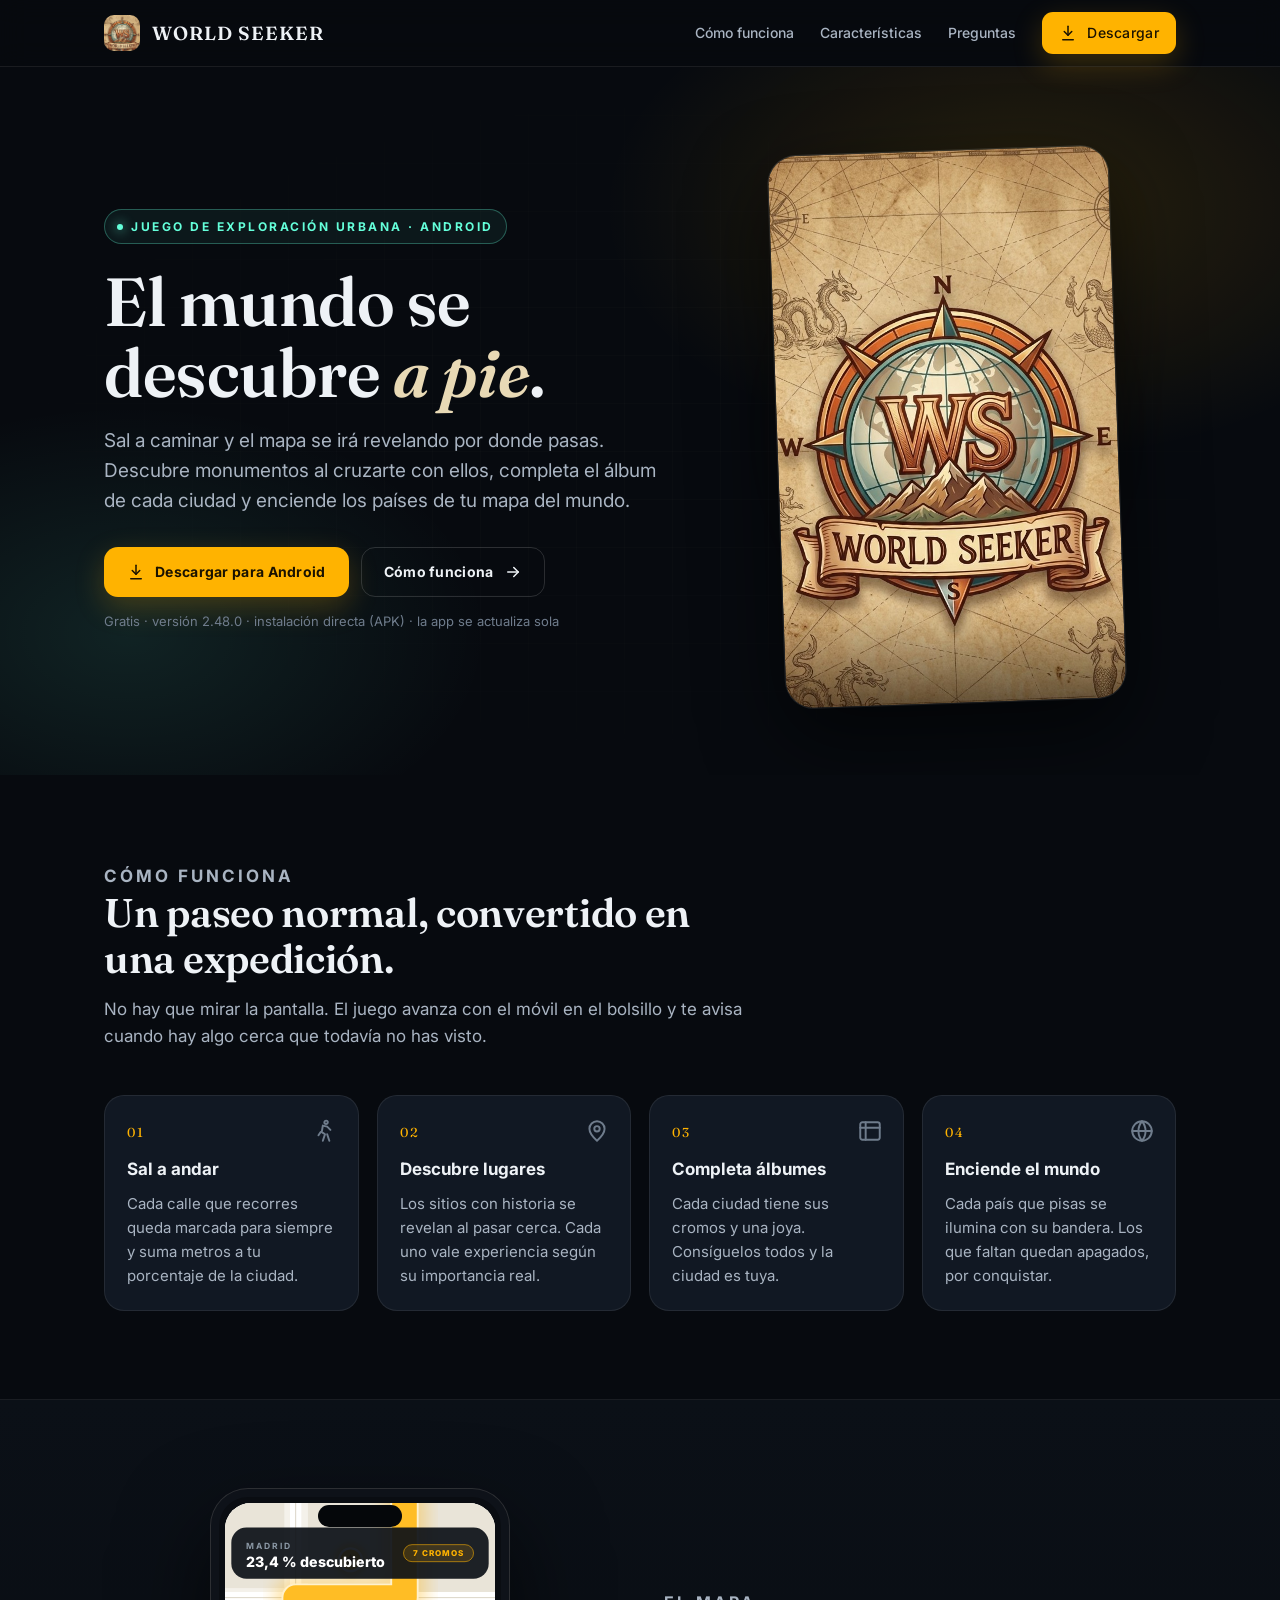
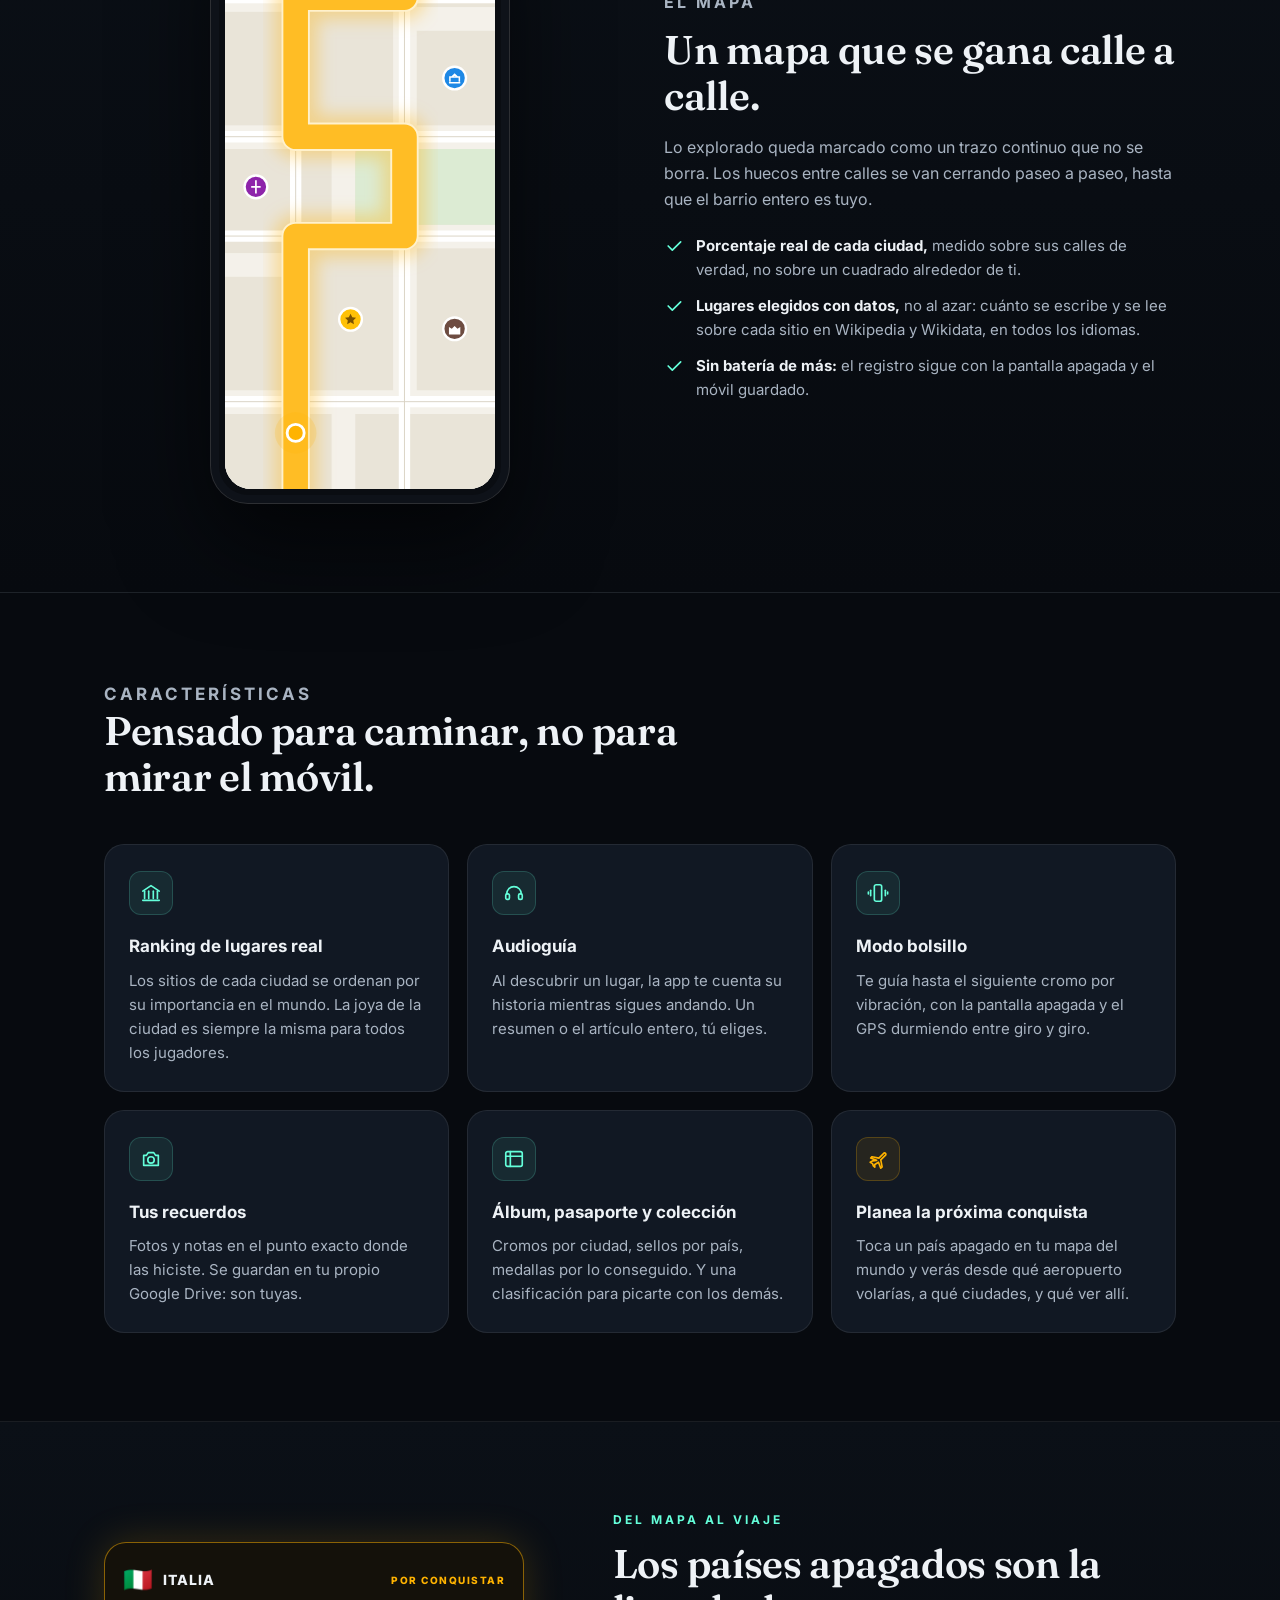
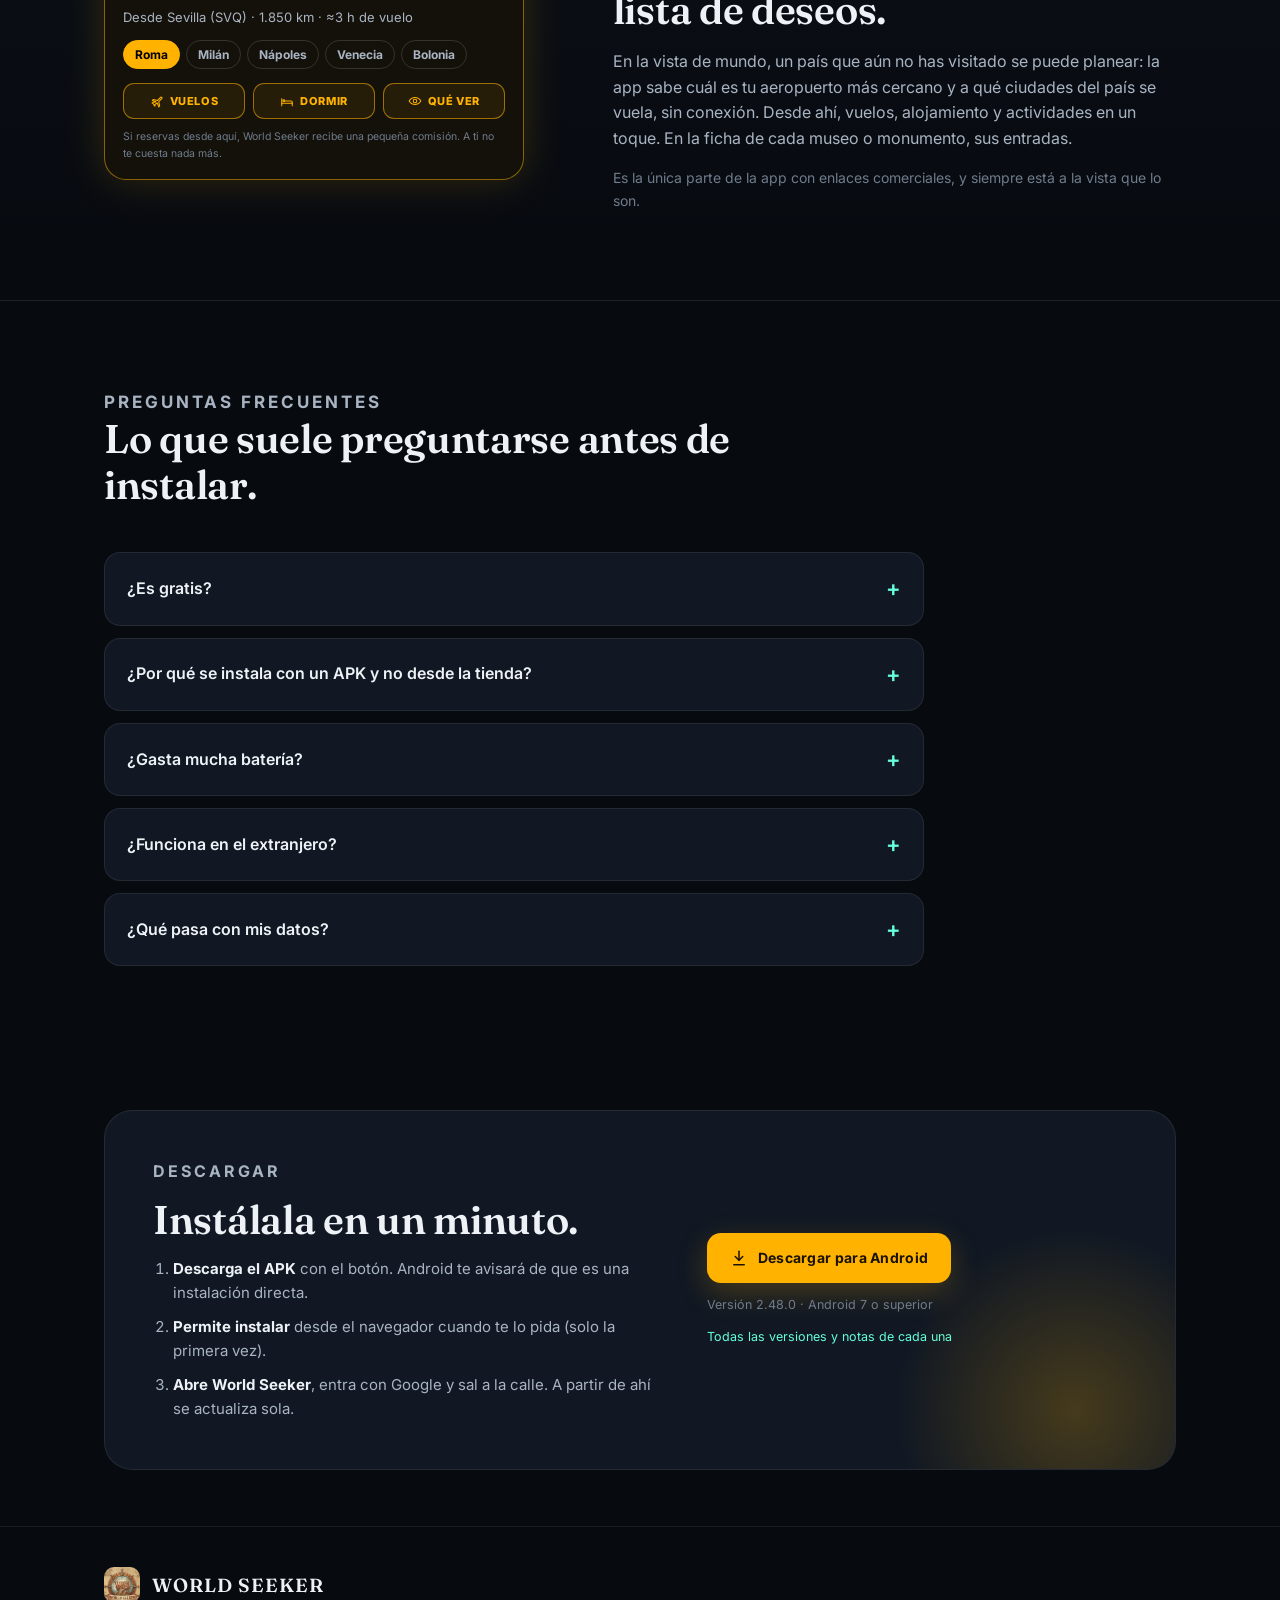
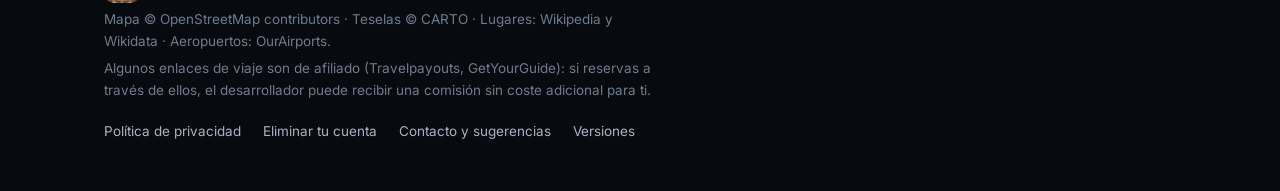
==== commit a5e8cdcb: "Página de presentación" ====
--- a/index.html
+++ b/index.html
@@ -277,6 +277,7 @@
     </div>
     <nav aria-label="Enlaces legales">
       <a href="privacidad.html">Política de privacidad</a>
+      <a href="eliminar-cuenta.html">Eliminar tu cuenta</a>
       <a href="https://github.com/Alexbaldallo/world_seeker_releases/issues">Contacto y sugerencias</a>
       <a href="https://github.com/Alexbaldallo/world_seeker_releases/releases">Versiones</a>
     </nav>
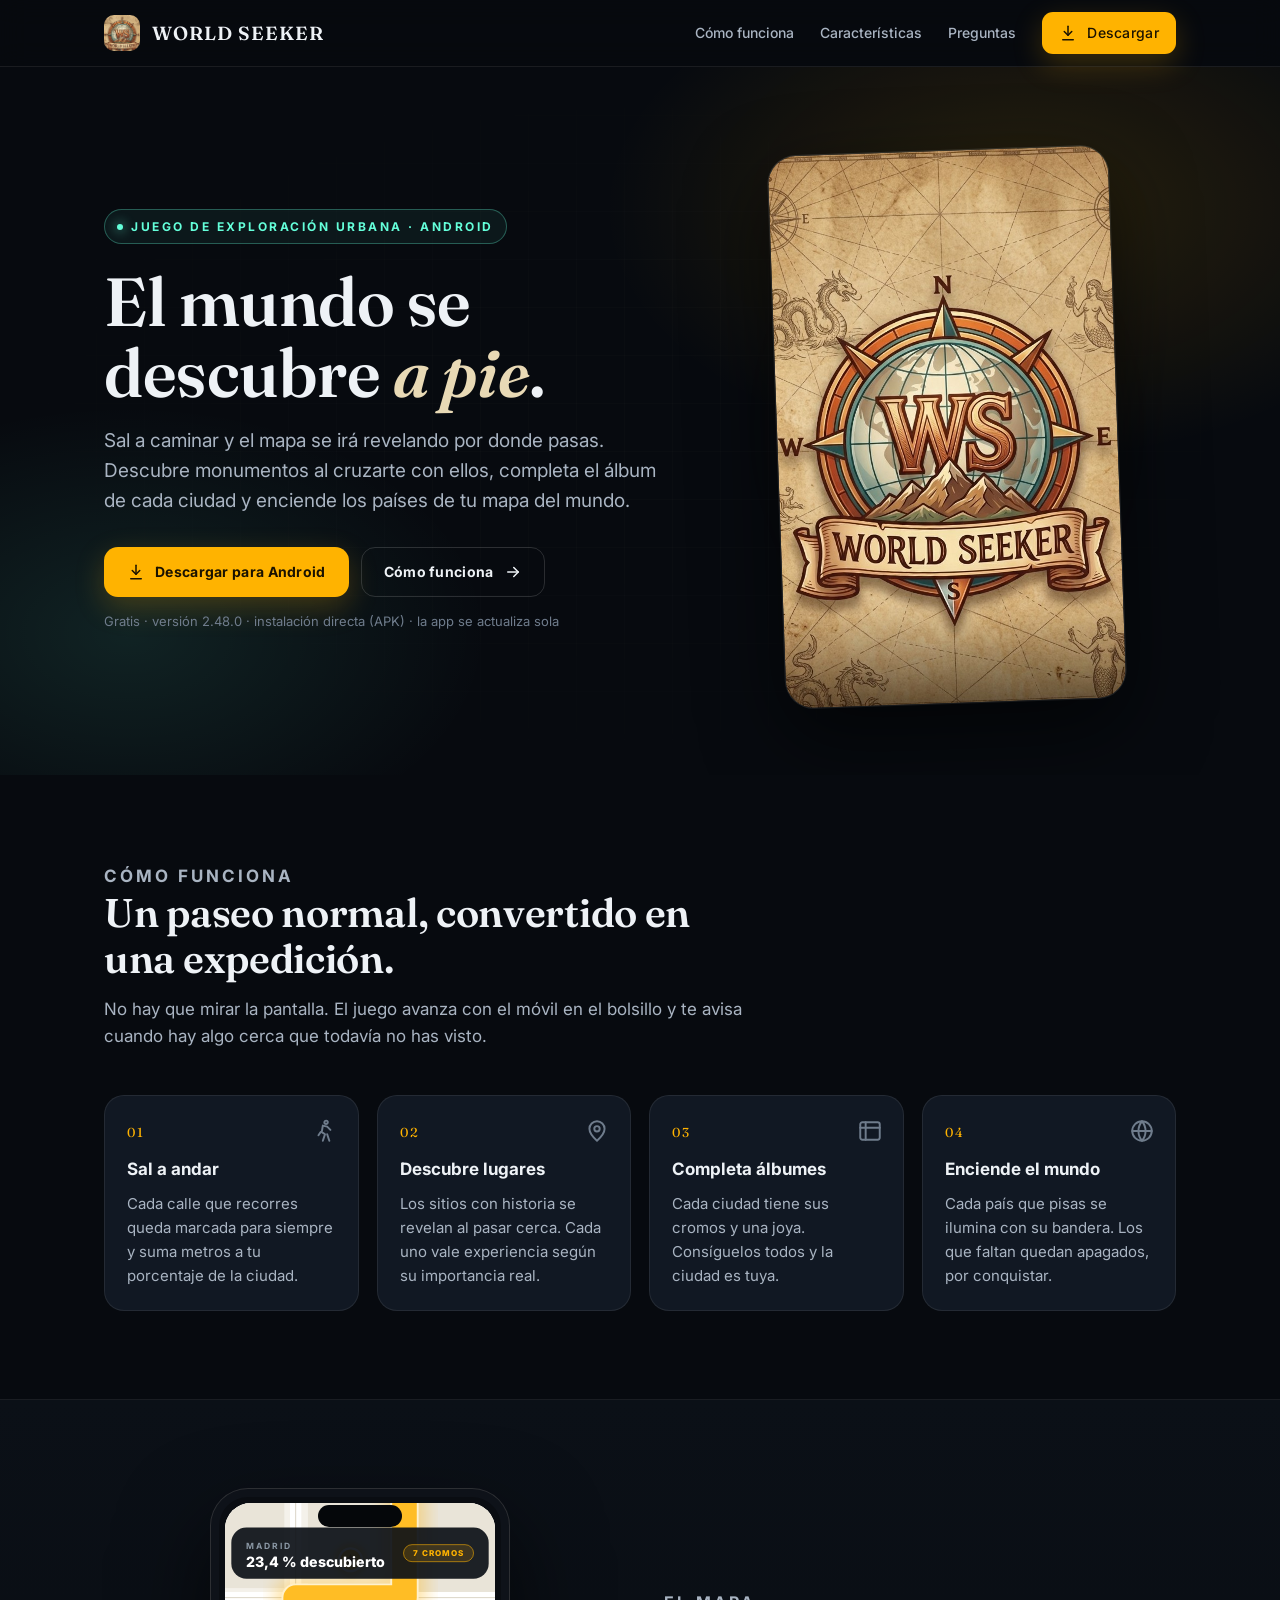
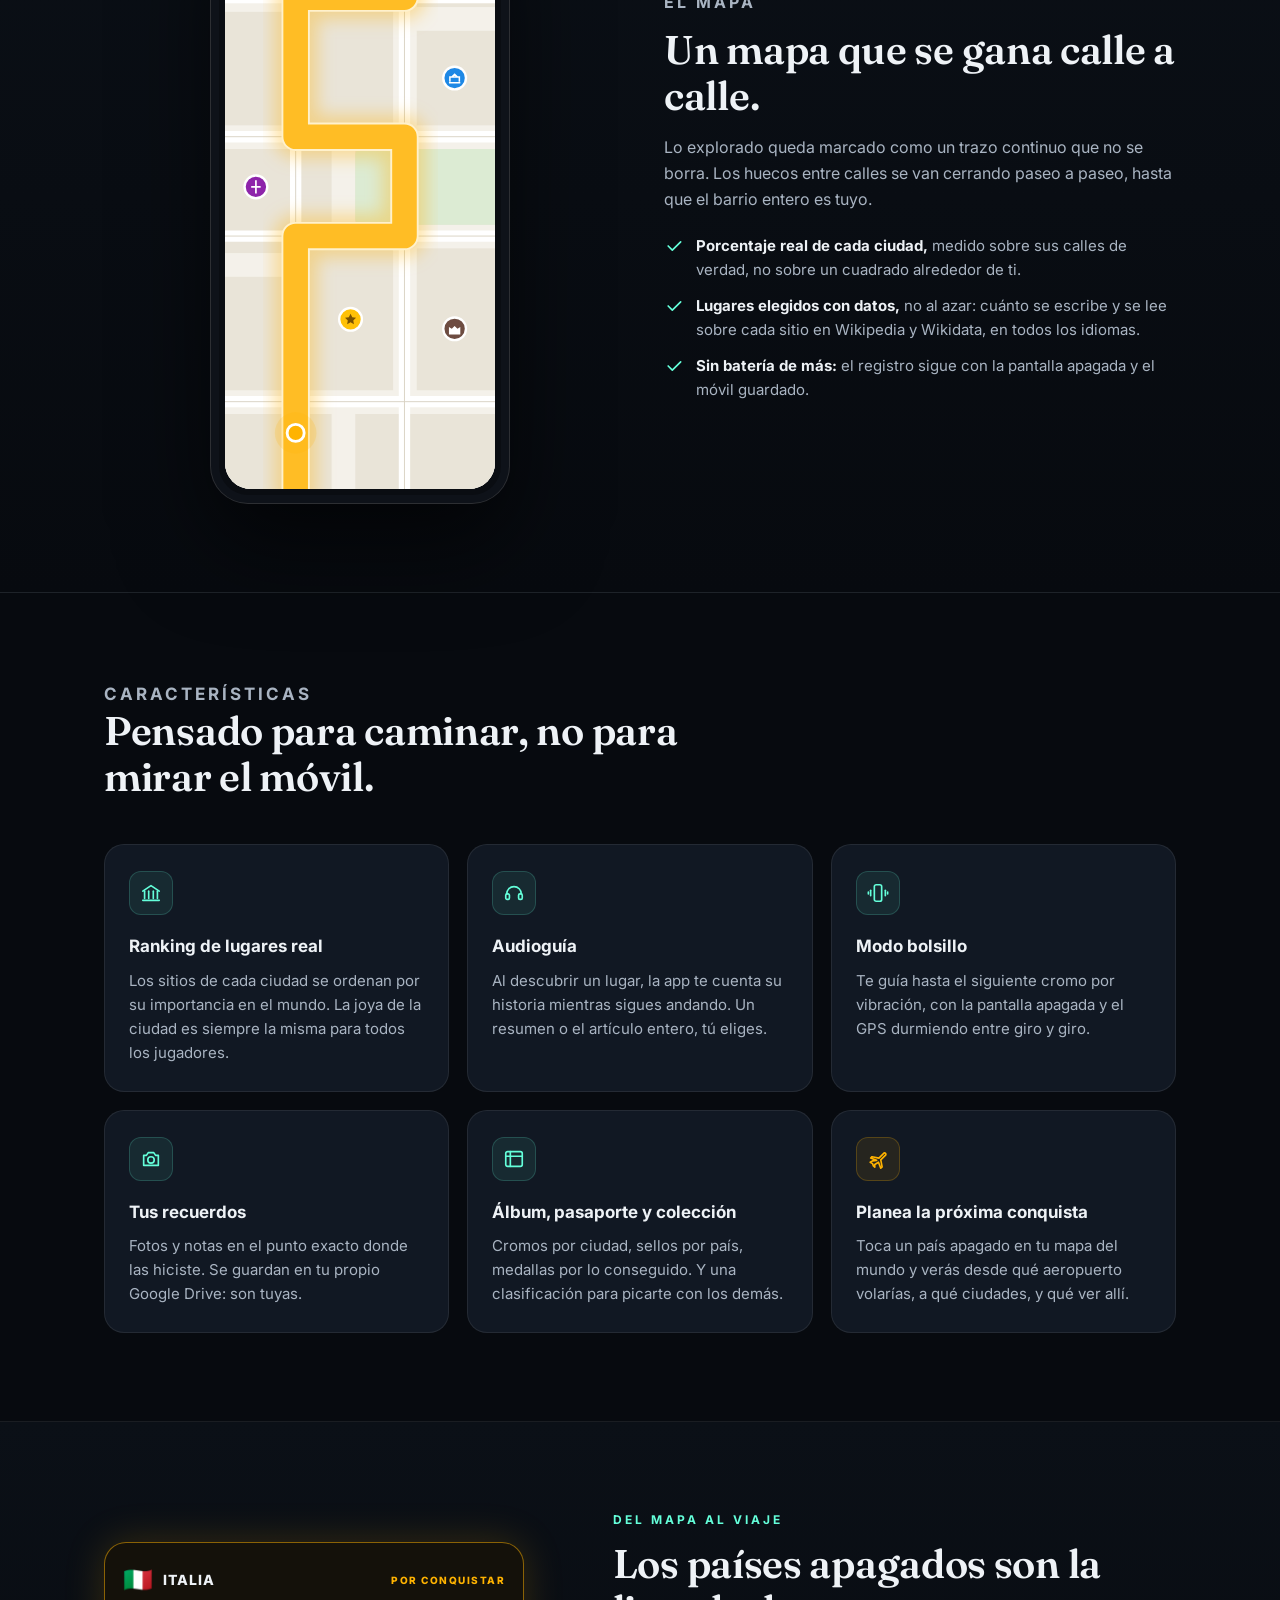
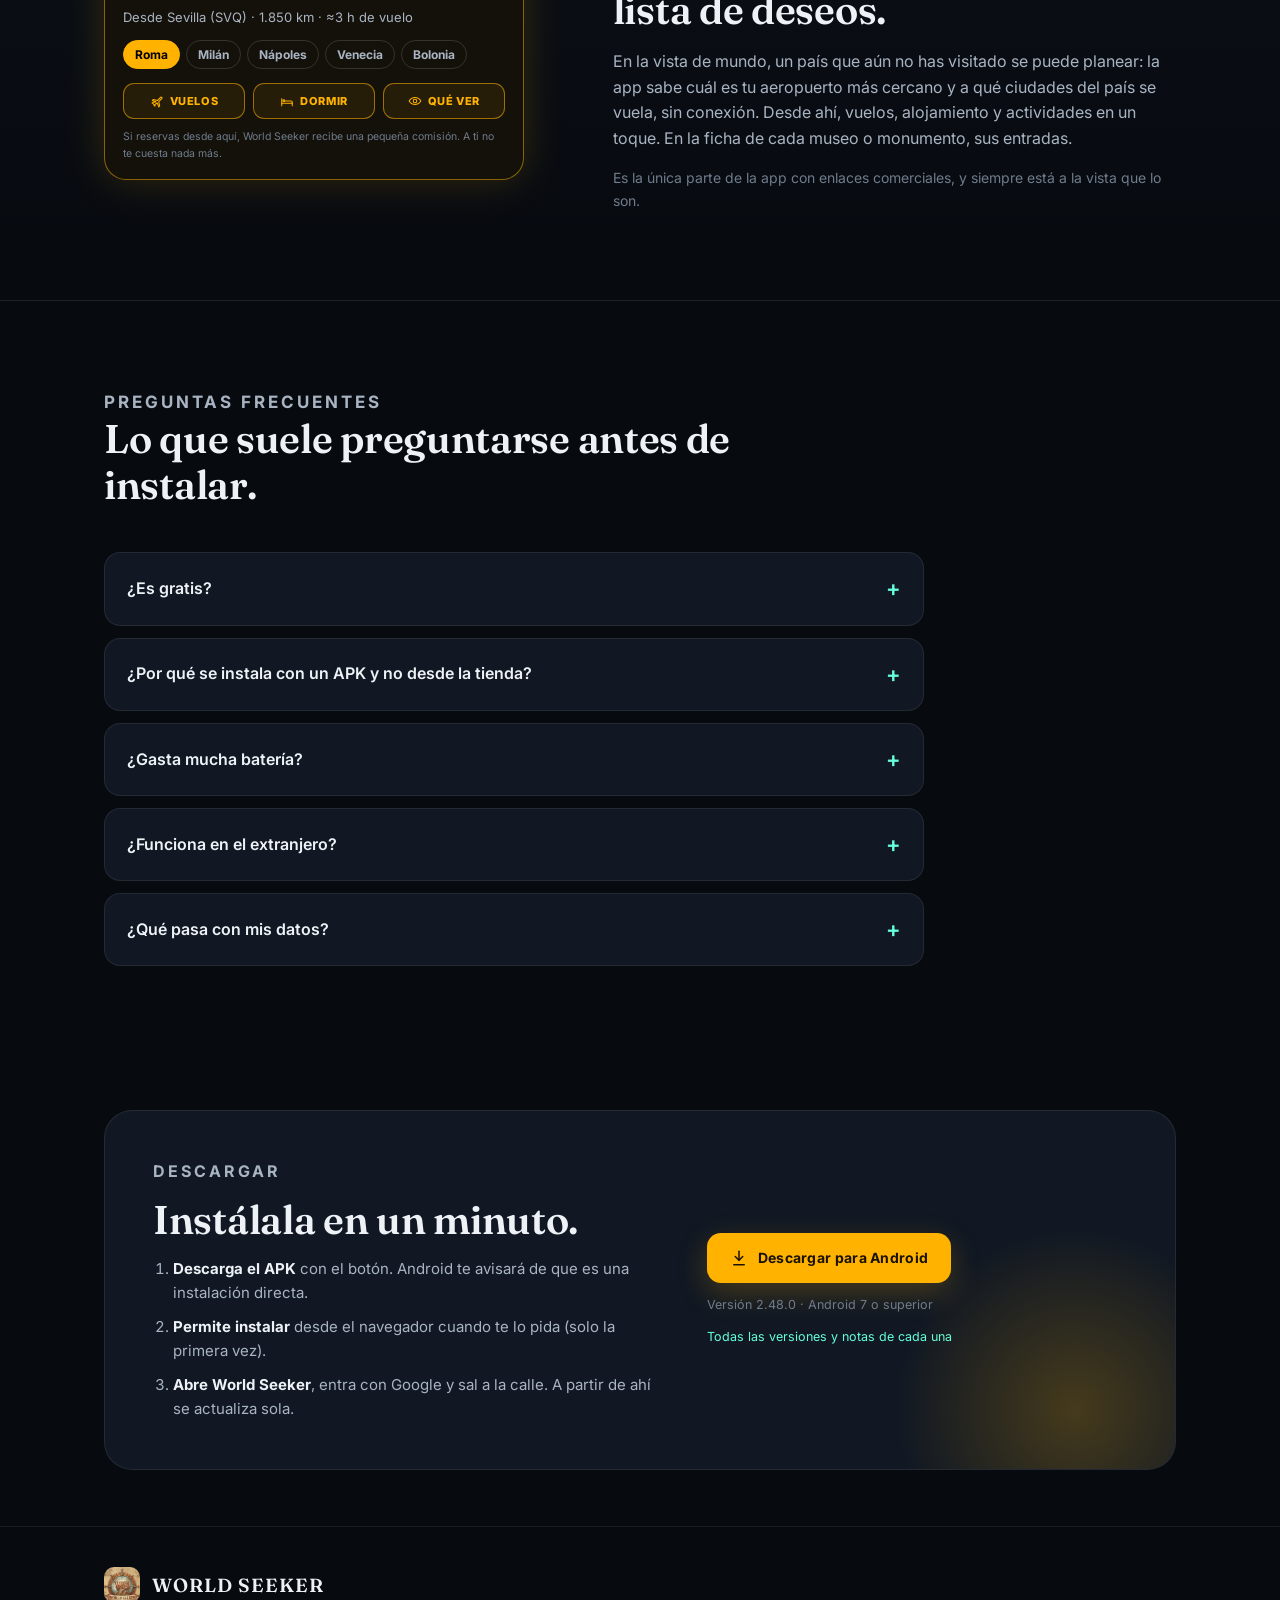
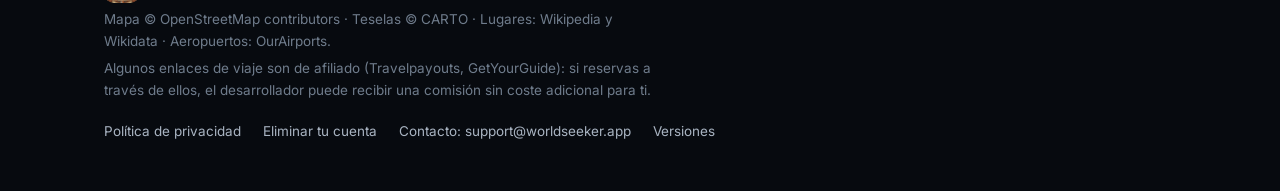
==== commit 27e68a54: "Página de presentación" ====
--- a/index.html
+++ b/index.html
@@ -278,7 +278,7 @@
     <nav aria-label="Enlaces legales">
       <a href="privacidad.html">Política de privacidad</a>
       <a href="eliminar-cuenta.html">Eliminar tu cuenta</a>
-      <a href="https://github.com/Alexbaldallo/world_seeker_releases/issues">Contacto y sugerencias</a>
+      <a href="mailto:support@worldseeker.app">Contacto: support@worldseeker.app</a>
       <a href="https://github.com/Alexbaldallo/world_seeker_releases/releases">Versiones</a>
     </nav>
   </div>
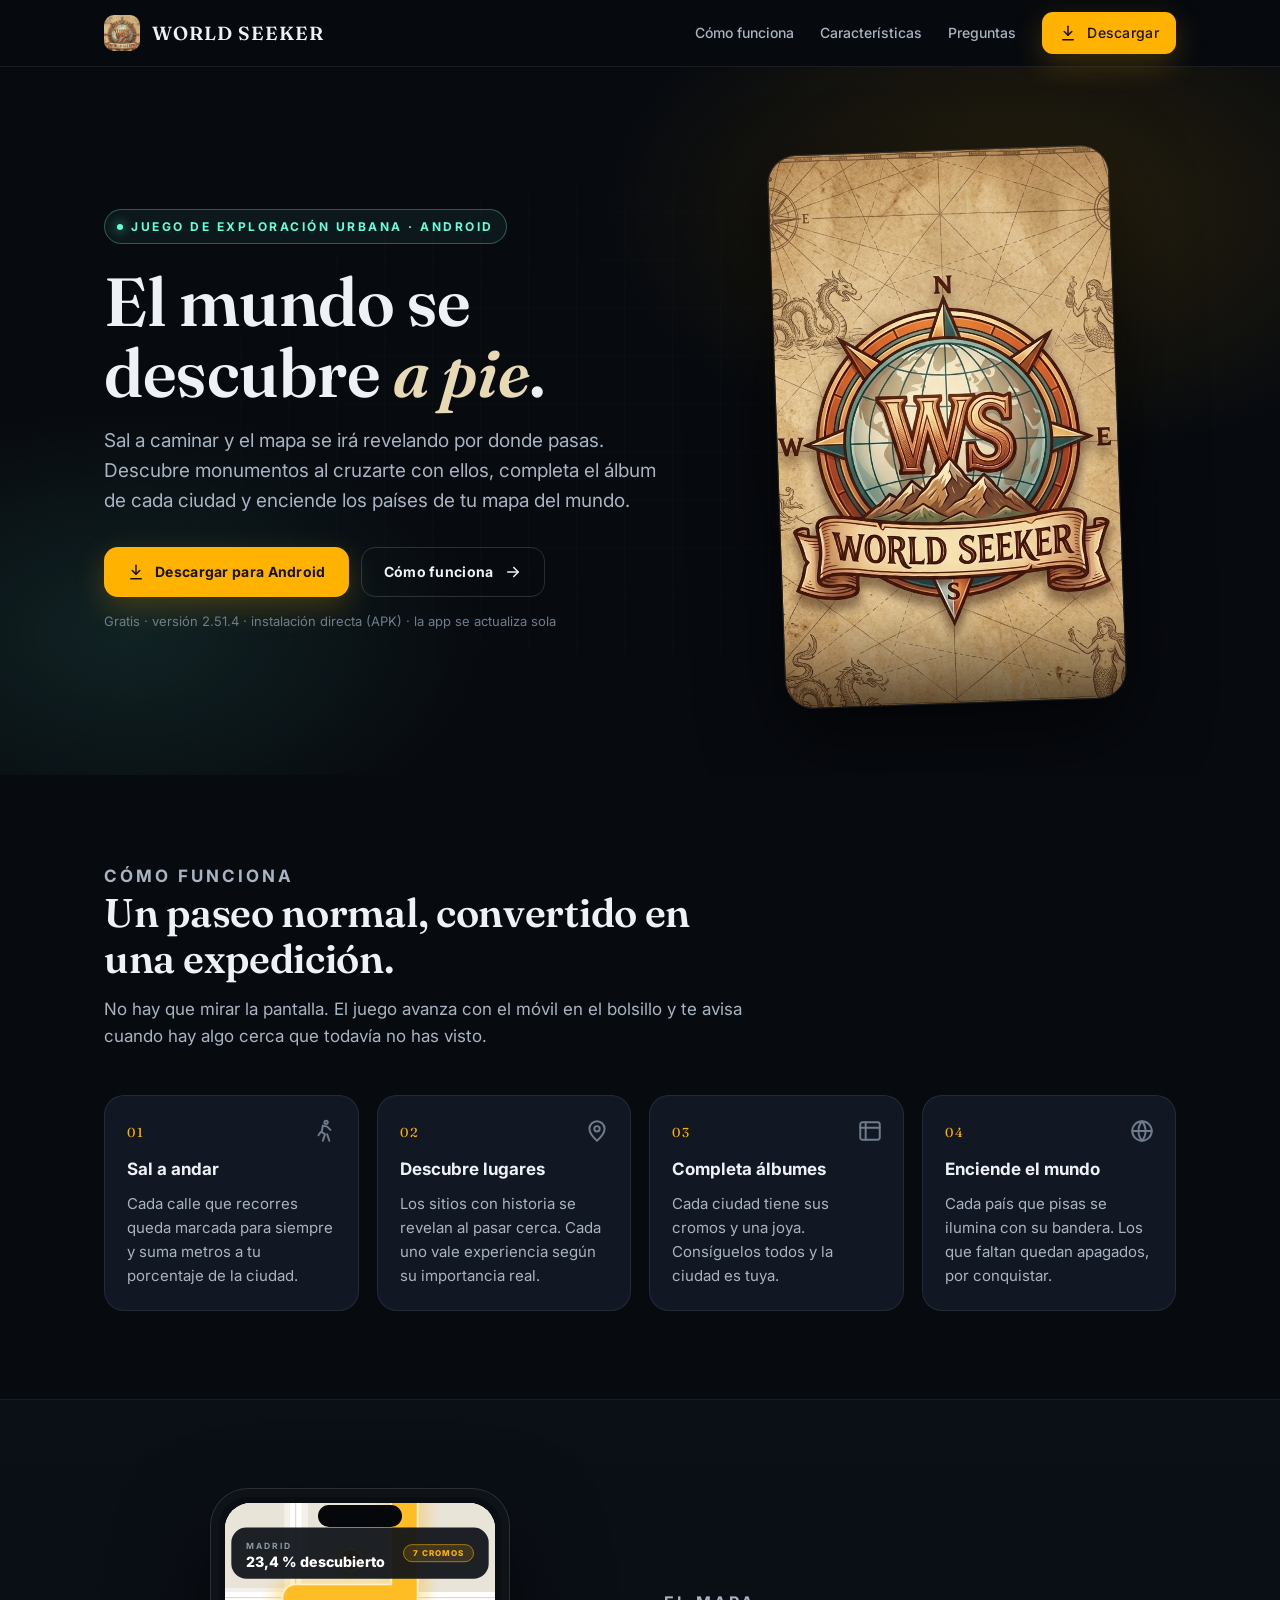
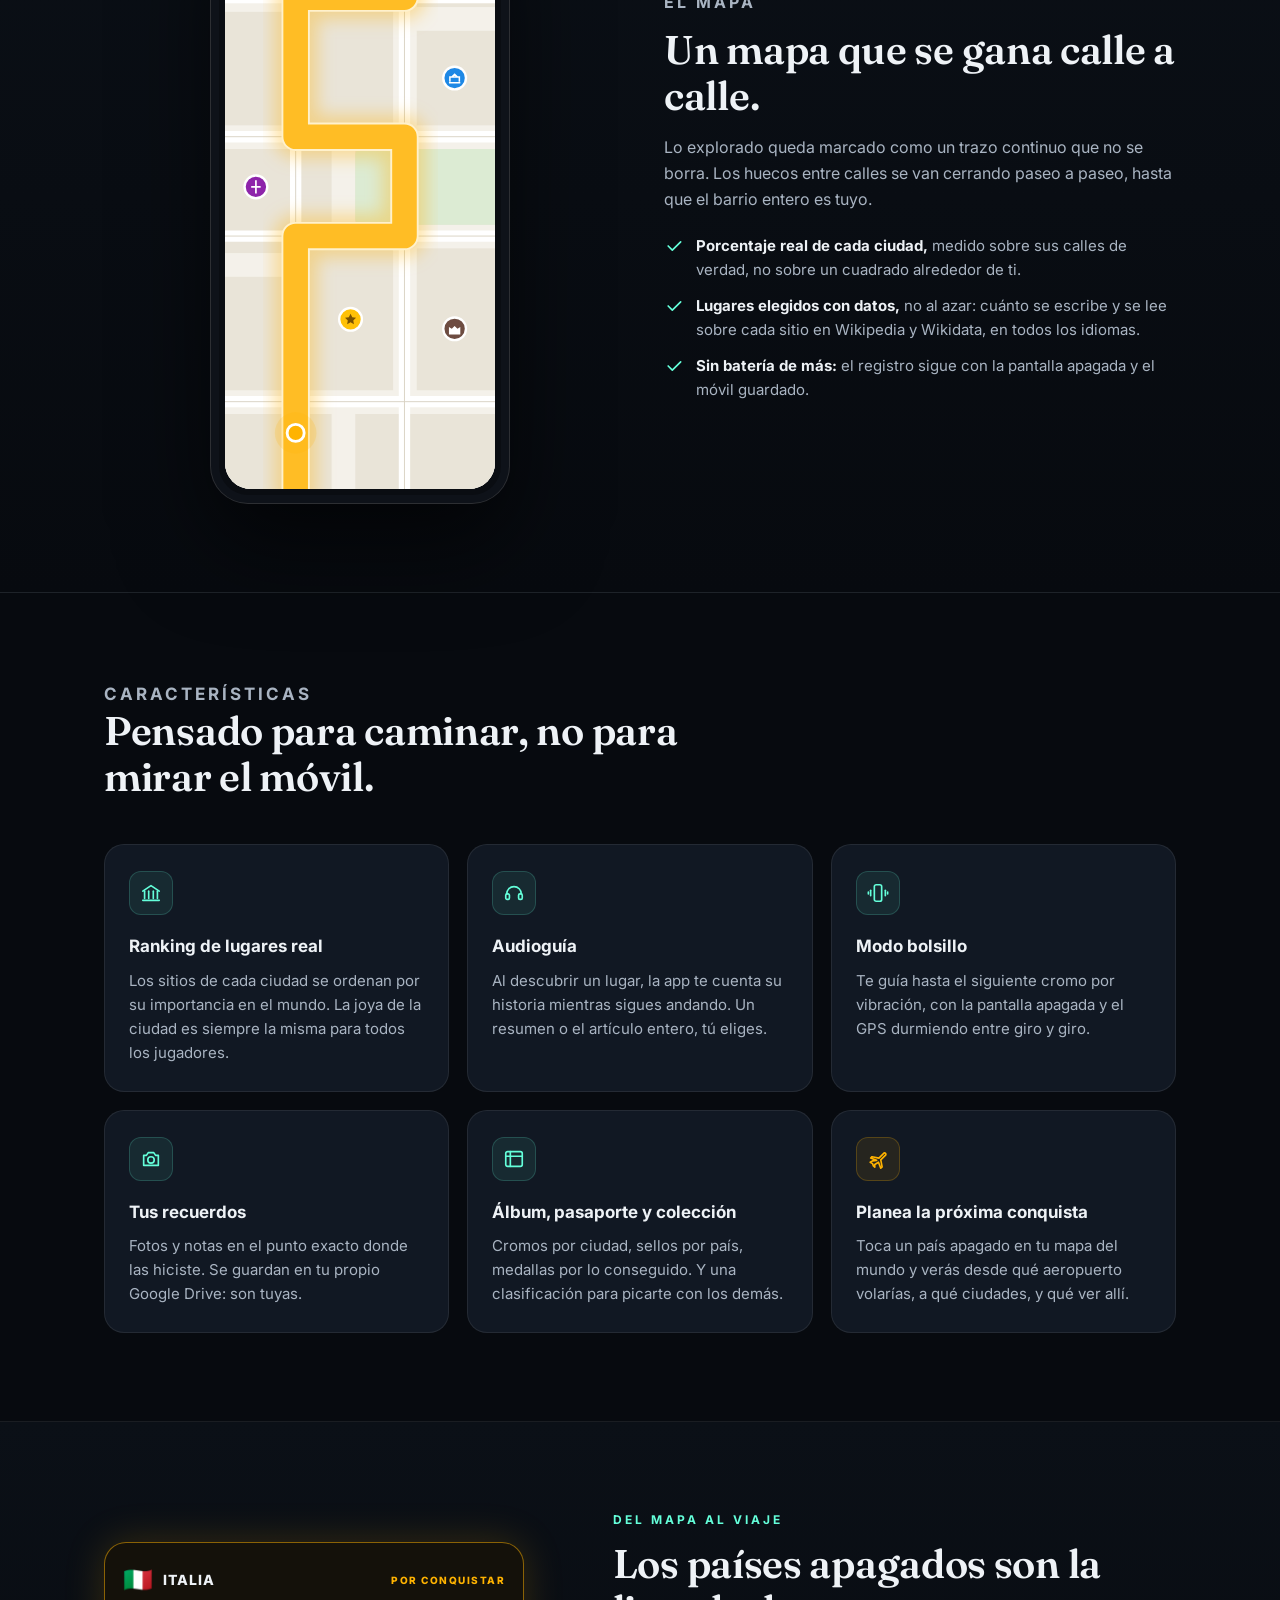
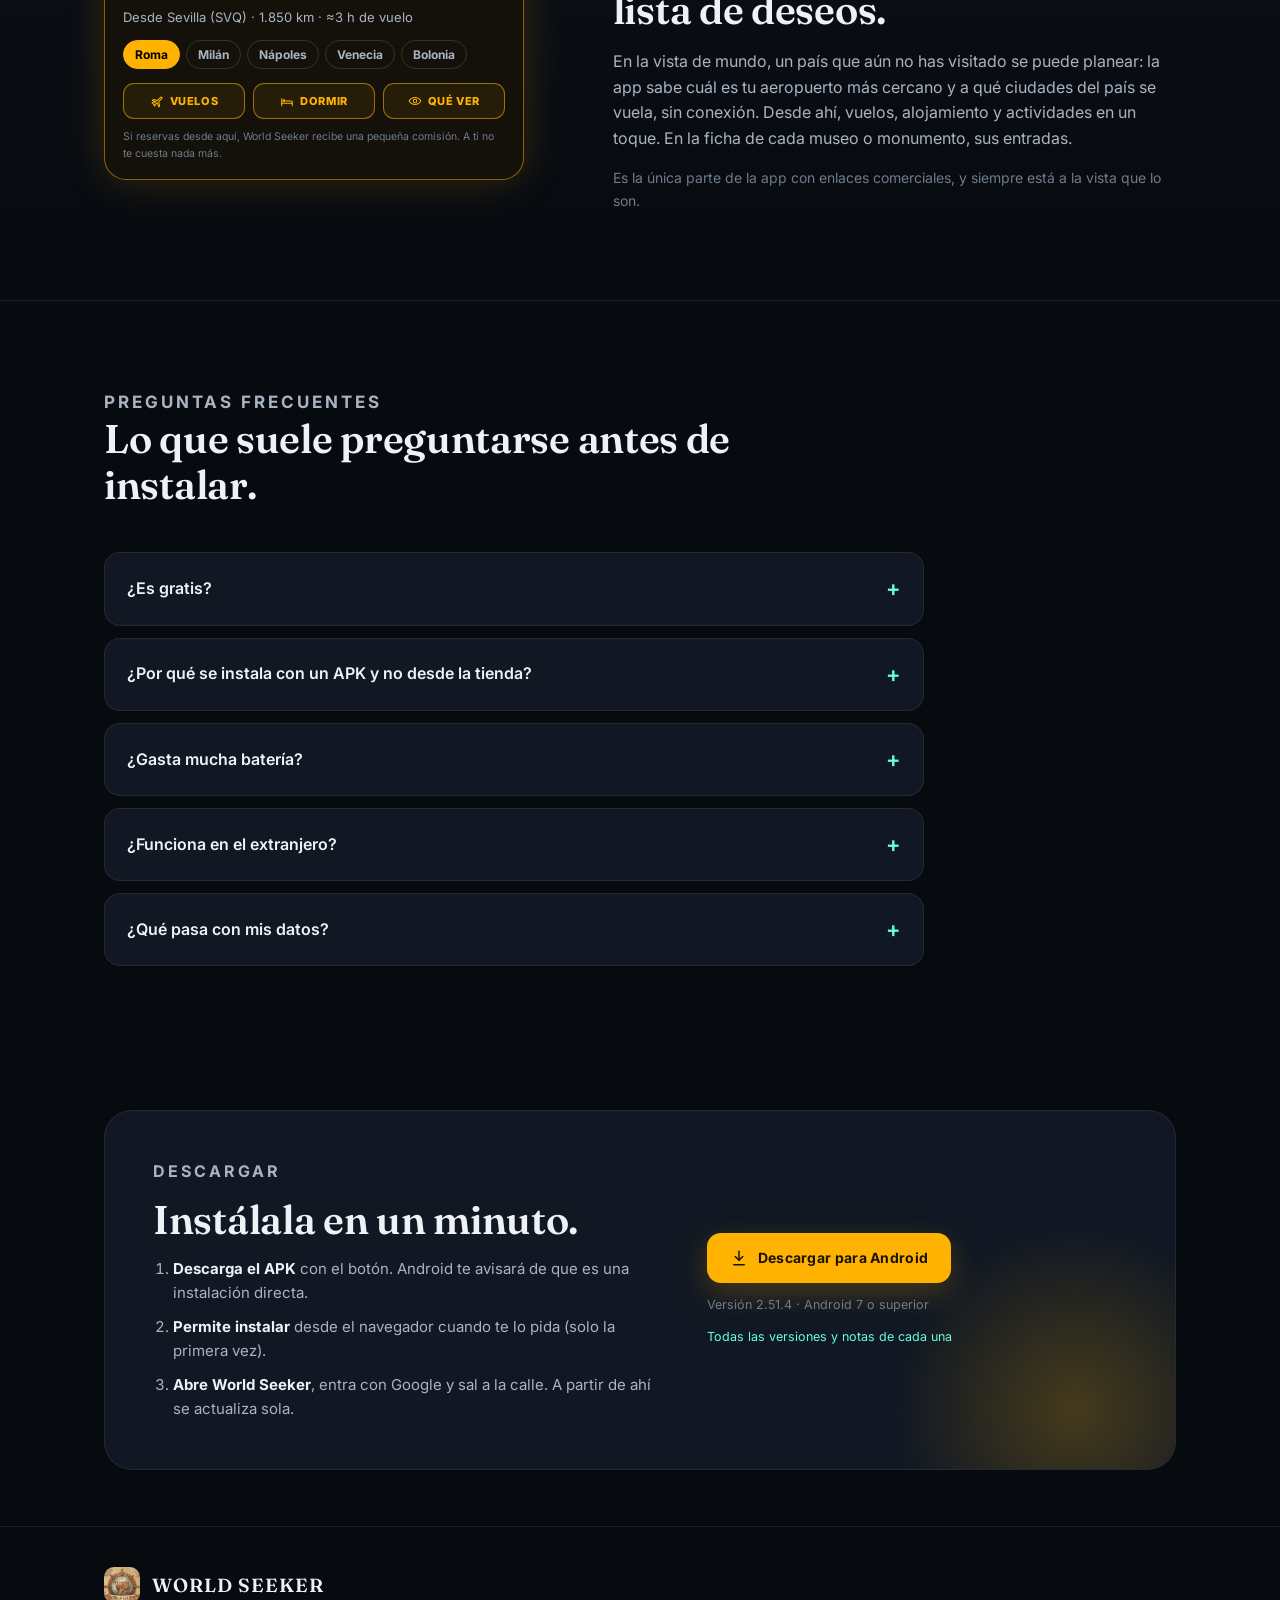
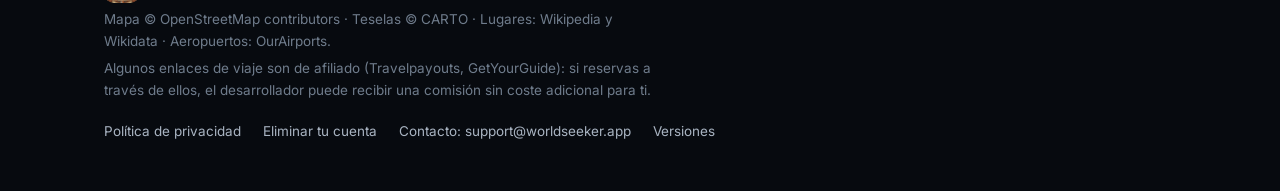
==== commit e4038ee5: "Página de presentación" ====
--- a/index.html
+++ b/index.html
@@ -240,7 +240,7 @@
       <details><summary>¿Por qué se instala con un APK y no desde la tienda?</summary><p>World Seeker se distribuye de momento como instalación directa. El APK se publica firmado en cada versión y la propia app avisa y descarga las actualizaciones, comprobando la huella del archivo antes de instalar.</p></details>
       <details><summary>¿Gasta mucha batería?</summary><p>Está diseñada para lo contrario: el registro sigue con la pantalla apagada, el modo bolsillo apaga el GPS entre giro y giro y el mapa solo se recalcula cuando hace falta. Un paseo largo consume menos que tener el navegador abierto.</p></details>
       <details><summary>¿Funciona en el extranjero?</summary><p>Sí. Los lugares se buscan en la Wikipedia del país y en Wikidata, y el mapa del mundo y los aeropuertos van dentro de la app, sin conexión.</p></details>
-      <details><summary>¿Qué pasa con mis datos?</summary><p>Tu recorrido, tus fotos y tu colección son privados: nadie más los ve. En la clasificación solo aparecen tu apodo y tu nivel. Está todo detallado en la <a href="privacidad.html">política de privacidad</a>.</p></details>
+      <details><summary>¿Qué pasa con mis datos?</summary><p>Tu recorrido, tus notas y tu colección se cifran en tu móvil antes de subirse, con una llave que solo tienes tú: ni nosotros podemos ver por dónde has caminado. En la clasificación solo aparecen tu apodo, tu nivel y la ciudad en la que juegas. Está todo detallado en la <a href="privacidad.html">política de privacidad</a>.</p></details>
     </div>
   </div>
 </section>
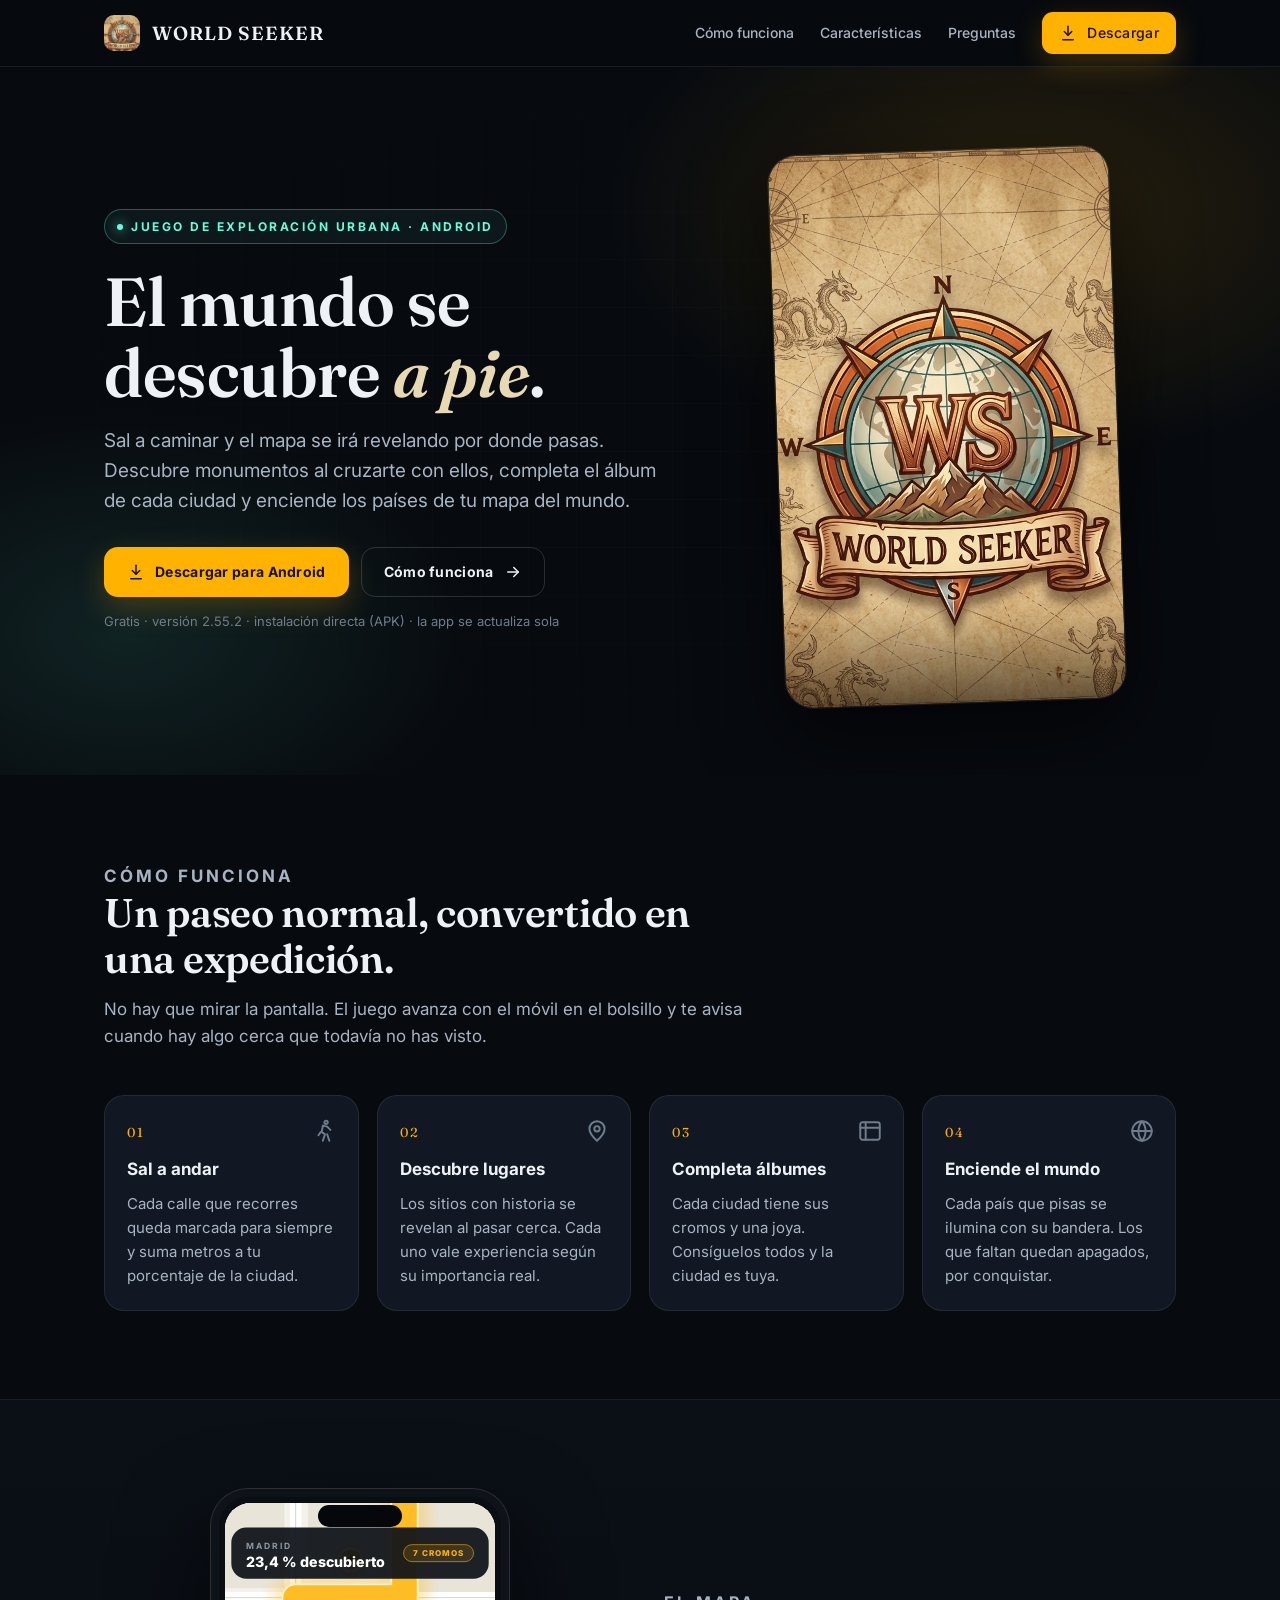
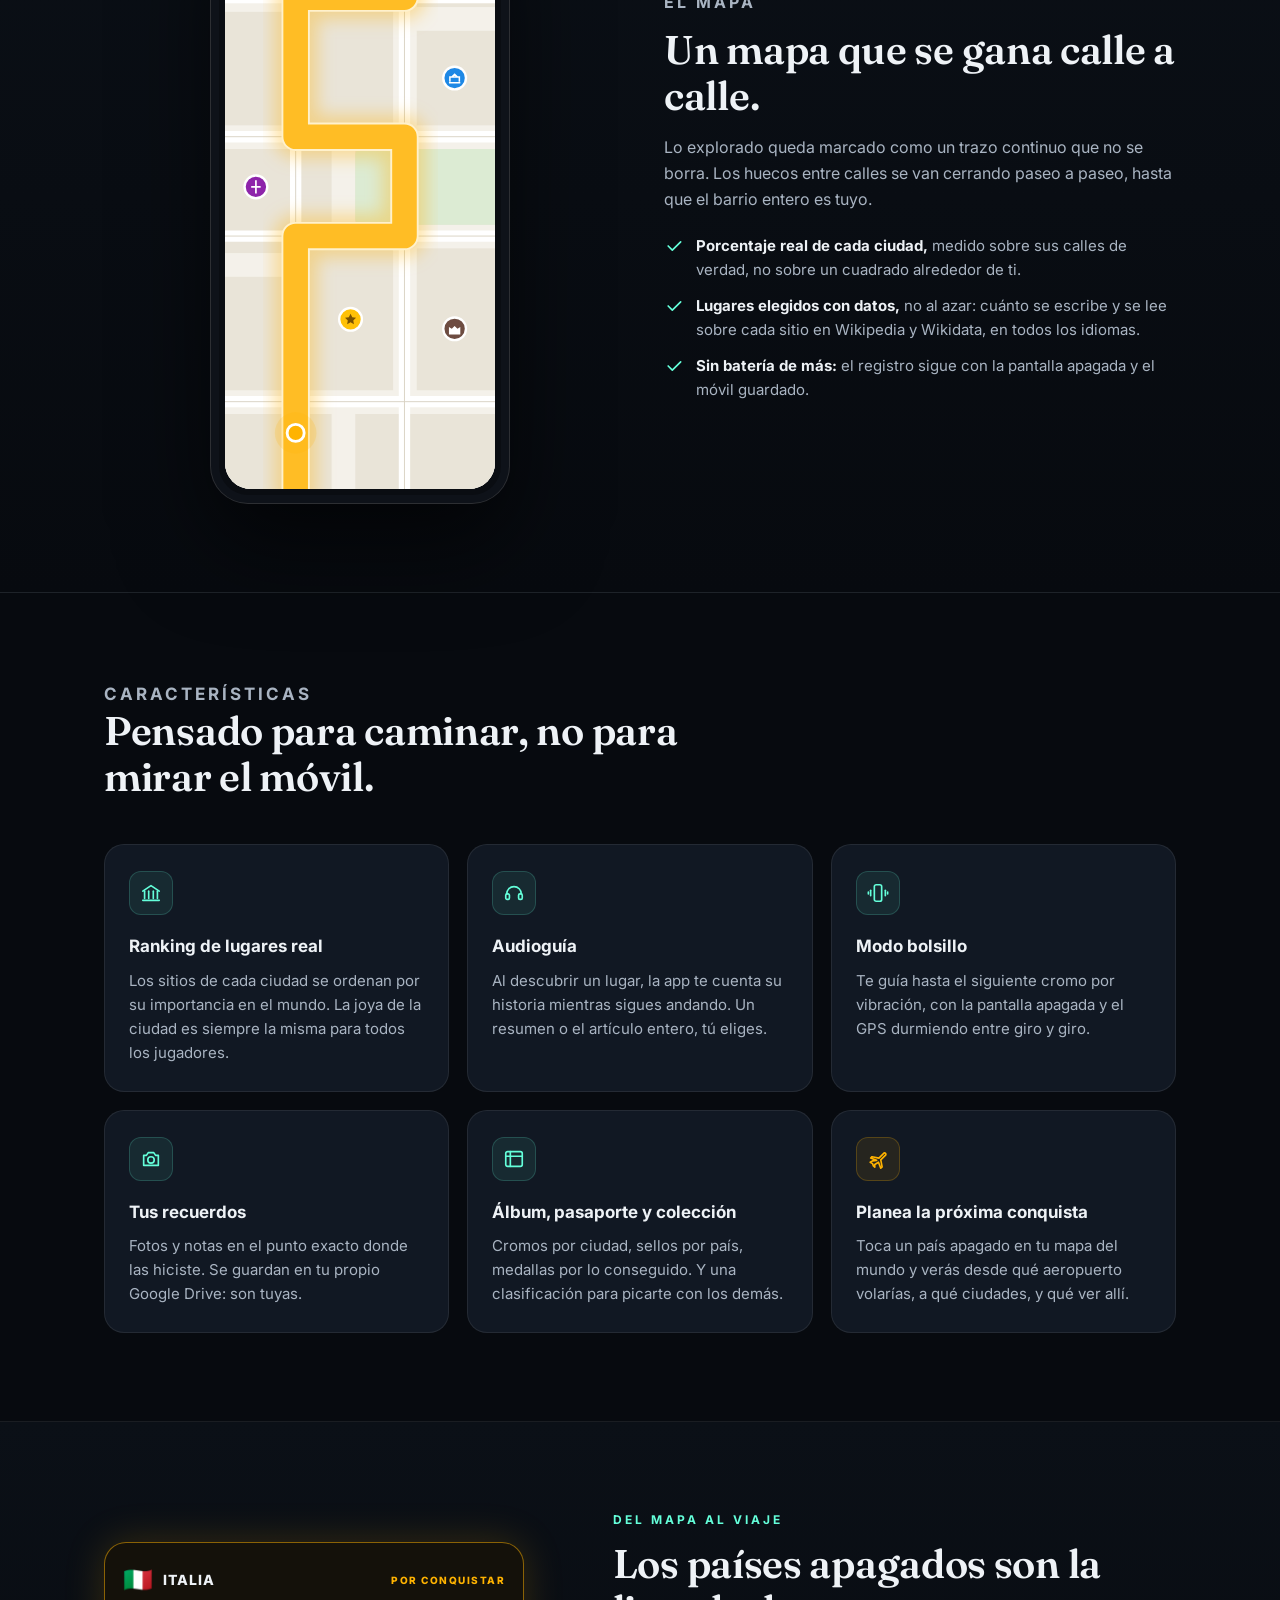
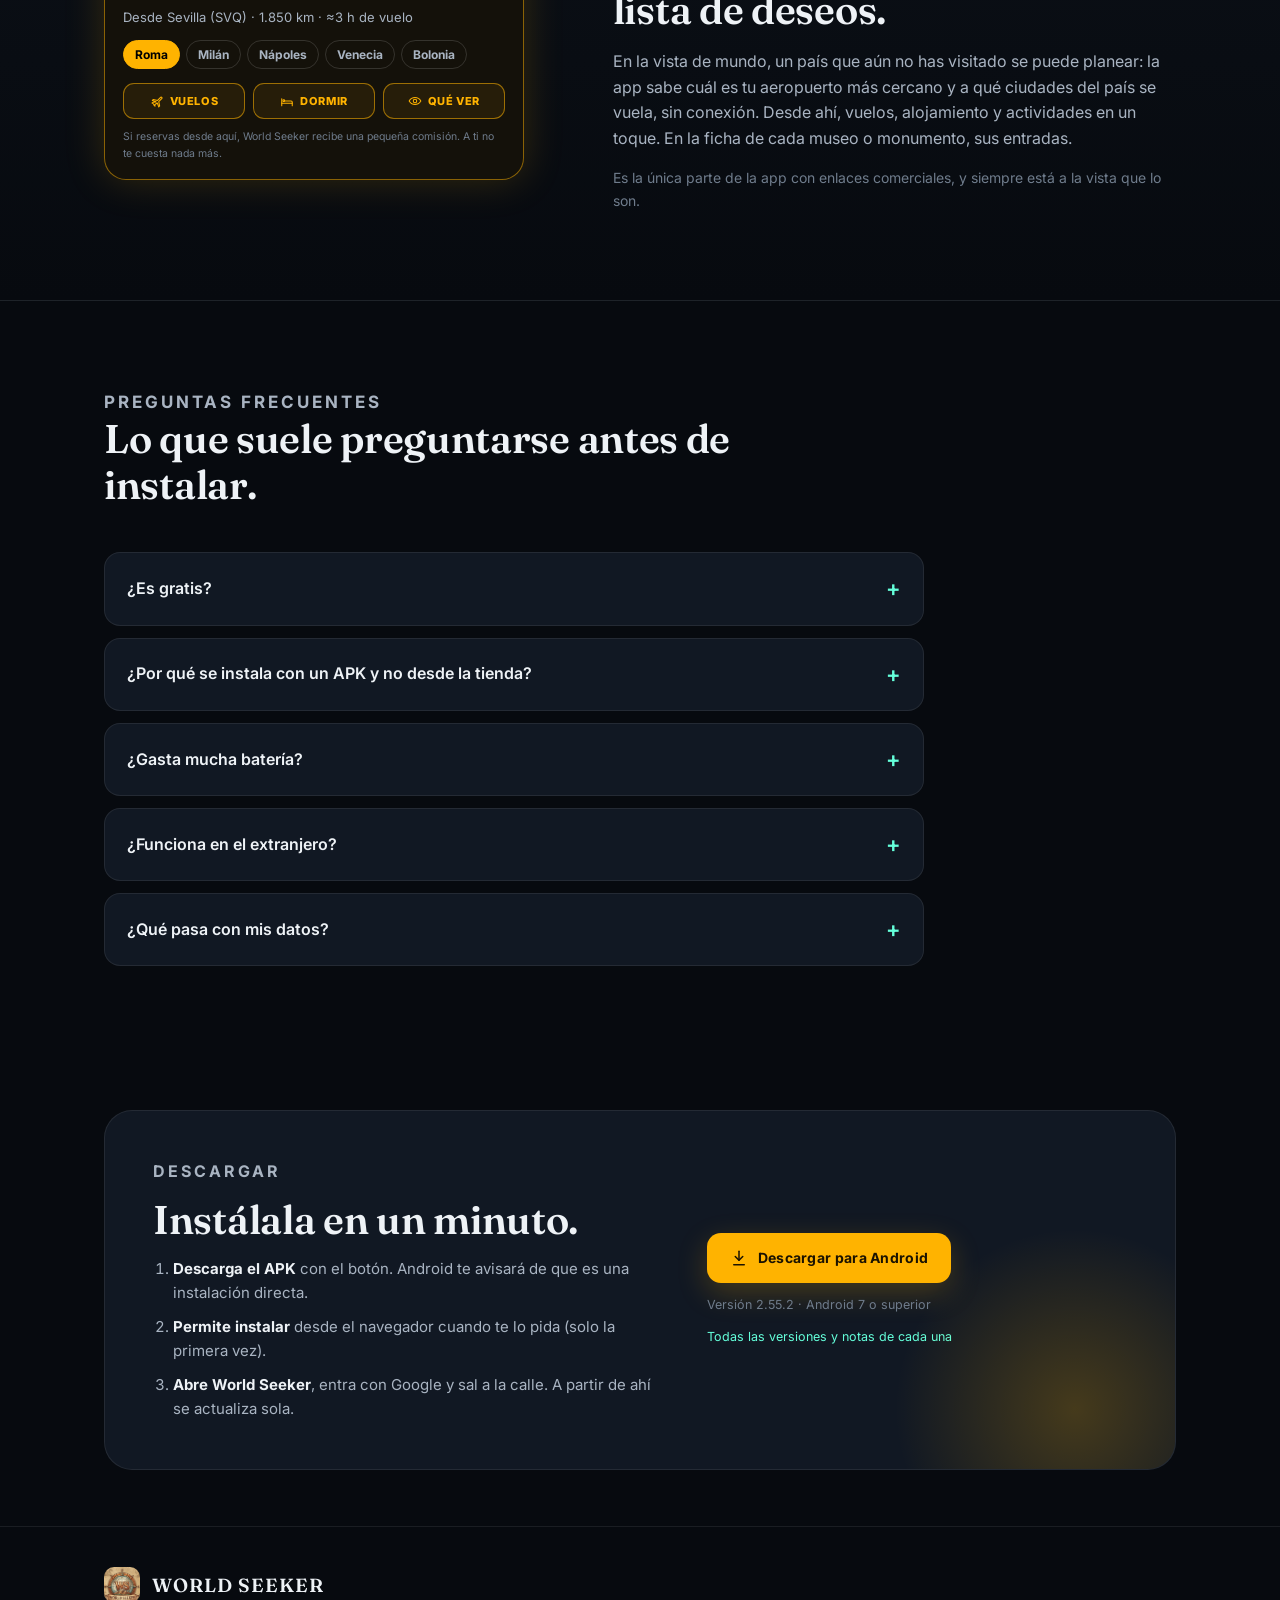
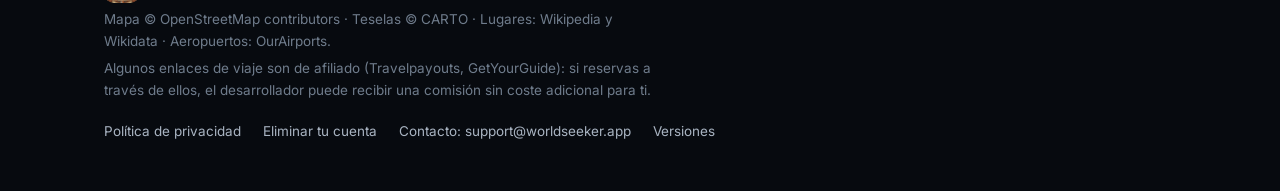
==== commit 89303d4d: "Página de presentación" ====
--- a/index.html
+++ b/index.html
@@ -43,6 +43,9 @@
       document.head.appendChild(script);
   })();
 </script>
+<!-- impact.com (programas de afiliados): verificación del sitio. Solo en
+     la portada, que es lo que comprueban. -->
+<script type="text/javascript">(function(i,m,p,a,c,t){c.ire_o=p;c[p]=c[p]||function(){(c[p].a=c[p].a||[]).push(arguments)};t=a.createElement(m);var z=a.getElementsByTagName(m)[0];t.async=1;t.src=i;z.parentNode.insertBefore(t,z)})('https://utt.impactcdn.com/P-A7960327-32b0-4402-8fed-ddafda97f1ed1.js','script','impactStat',document,window);impactStat('transformLinks');impactStat('trackImpression');</script>
 </head>
 <body>
 
